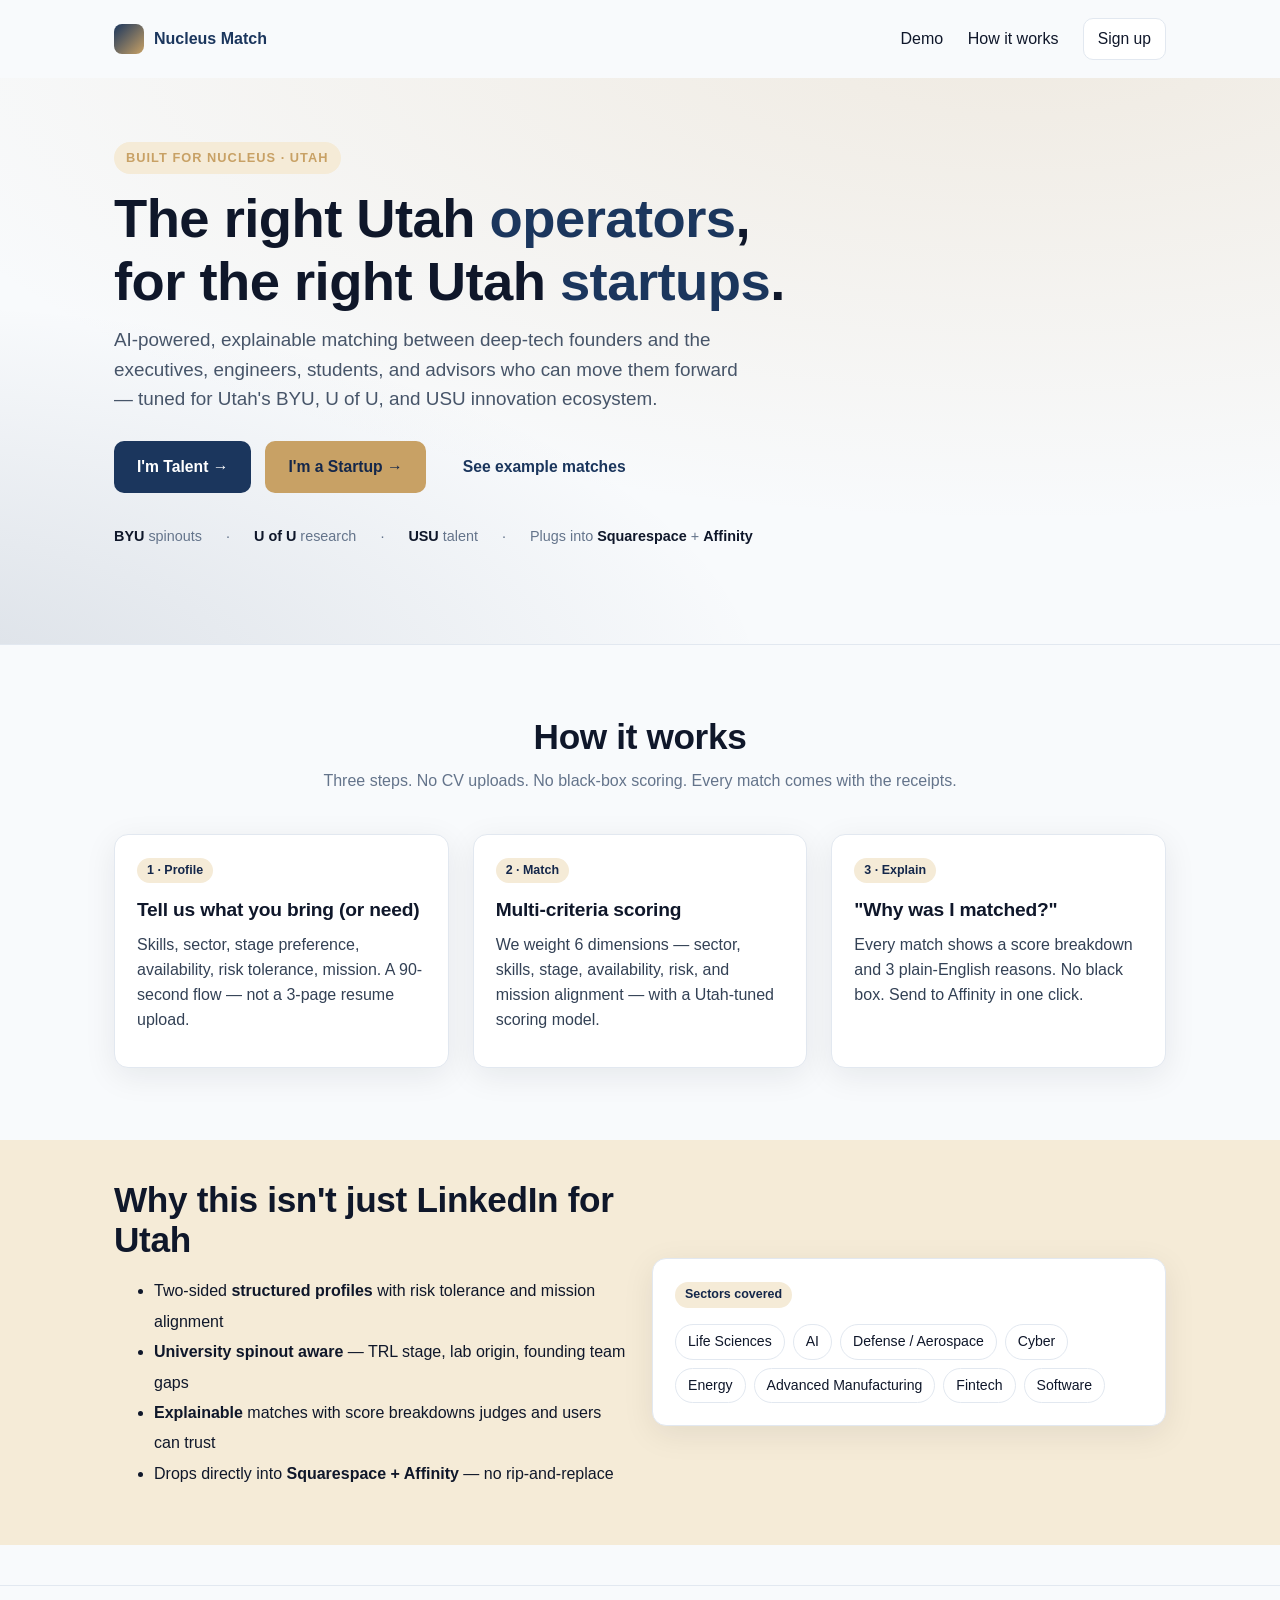
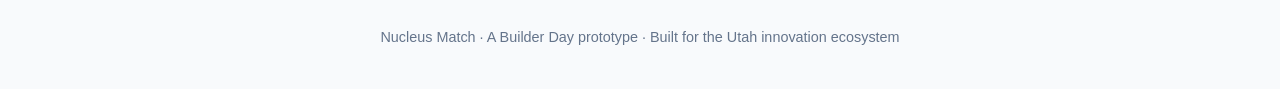
==== index.html @ dd808aef "Scaffold Nucleus Match — Utah Innovation Connections Hub - Plan, README, and 3-deliverable structure" ====
<!doctype html>
<html lang="en">
<head>
  <meta charset="utf-8" />
  <meta name="viewport" content="width=device-width, initial-scale=1" />
  <title>Nucleus Match — Utah Innovation Connections Hub</title>
  <meta name="description" content="AI-powered matching between Utah deep-tech startups and the operators, executives, and students who can build them." />
  <link rel="stylesheet" href="styles.css" />
</head>
<body>
  <header>
    <nav class="nav">
      <a class="brand" href="index.html">
        <span class="brand-mark"></span>
        <span>Nucleus Match</span>
      </a>
      <div class="nav-links">
        <a href="demo.html">Demo</a>
        <a href="#how">How it works</a>
        <a class="btn btn-secondary" href="talent.html" style="padding:8px 14px;">Sign up</a>
      </div>
    </nav>
  </header>

  <section class="hero">
    <div class="container">
      <span class="eyebrow">Built for Nucleus · Utah</span>
      <h1>The right Utah <strong>operators</strong>,<br />for the right Utah <strong>startups</strong>.</h1>
      <p class="lead">
        AI-powered, explainable matching between deep-tech founders and the executives, engineers,
        students, and advisors who can move them forward — tuned for Utah's BYU, U of U, and USU
        innovation ecosystem.
      </p>
      <div class="hero-cta">
        <a class="btn btn-primary" href="talent.html">I'm Talent →</a>
        <a class="btn btn-accent" href="startup.html">I'm a Startup →</a>
        <a class="btn btn-ghost" href="demo.html">See example matches</a>
      </div>
      <div class="trust mt-4">
        <span><strong>BYU</strong> spinouts</span>
        <span>·</span>
        <span><strong>U of U</strong> research</span>
        <span>·</span>
        <span><strong>USU</strong> talent</span>
        <span>·</span>
        <span>Plugs into <strong>Squarespace</strong> + <strong>Affinity</strong></span>
      </div>
    </div>
  </section>

  <section class="section" id="how">
    <div class="container">
      <h2 class="center">How it works</h2>
      <p class="center muted" style="max-width:640px;margin:0 auto 40px;">
        Three steps. No CV uploads. No black-box scoring. Every match comes with the receipts.
      </p>
      <div class="grid grid-3">
        <div class="card">
          <div class="tag">1 · Profile</div>
          <h3 class="mt-2">Tell us what you bring (or need)</h3>
          <p>Skills, sector, stage preference, availability, risk tolerance, mission.
             A 90-second flow — not a 3-page resume upload.</p>
        </div>
        <div class="card">
          <div class="tag">2 · Match</div>
          <h3 class="mt-2">Multi-criteria scoring</h3>
          <p>We weight 6 dimensions — sector, skills, stage, availability, risk, and mission alignment —
             with a Utah-tuned scoring model.</p>
        </div>
        <div class="card">
          <div class="tag">3 · Explain</div>
          <h3 class="mt-2">"Why was I matched?"</h3>
          <p>Every match shows a score breakdown and 3 plain-English reasons. No black box.
             Send to Affinity in one click.</p>
        </div>
      </div>
    </div>
  </section>

  <section class="section-sm" style="background: var(--sandstone-100);">
    <div class="container">
      <div class="grid grid-2" style="align-items:center;">
        <div>
          <h2>Why this isn't just LinkedIn for Utah</h2>
          <ul style="line-height:1.9;">
            <li>Two-sided <strong>structured profiles</strong> with risk tolerance and mission alignment</li>
            <li><strong>University spinout aware</strong> — TRL stage, lab origin, founding team gaps</li>
            <li><strong>Explainable</strong> matches with score breakdowns judges and users can trust</li>
            <li>Drops directly into <strong>Squarespace + Affinity</strong> — no rip-and-replace</li>
          </ul>
        </div>
        <div class="card">
          <div class="tag">Sectors covered</div>
          <div class="chips mt-2">
            <span class="chip">Life Sciences</span>
            <span class="chip">AI</span>
            <span class="chip">Defense / Aerospace</span>
            <span class="chip">Cyber</span>
            <span class="chip">Energy</span>
            <span class="chip">Advanced Manufacturing</span>
            <span class="chip">Fintech</span>
            <span class="chip">Software</span>
          </div>
        </div>
      </div>
    </div>
  </section>

  <footer class="footer">
    <div class="container">
      Nucleus Match · A Builder Day prototype · Built for the Utah innovation ecosystem
    </div>
  </footer>
</body>
</html>
---- styles.css ----
/* Nucleus Match — Utah palette + design system */
:root {
  --navy: #1B365D;        /* mountain navy */
  --navy-700: #14274A;
  --sandstone: #C8A165;   /* desert sandstone */
  --sandstone-100: #F5EBD7;
  --red: #CC0000;         /* U of U accent */
  --snow: #F8FAFC;
  --ink: #0F172A;
  --muted: #64748B;
  --line: #E2E8F0;
  --good: #16A34A;
  --warn: #F59E0B;
  --shadow: 0 8px 32px rgba(15, 23, 42, 0.08);
  --shadow-lg: 0 24px 60px rgba(15, 23, 42, 0.12);
  --radius: 14px;
}

* { box-sizing: border-box; }
html, body { margin: 0; padding: 0; }
body {
  font-family: -apple-system, BlinkMacSystemFont, "Inter", "Segoe UI", Roboto, sans-serif;
  color: var(--ink);
  background: var(--snow);
  line-height: 1.55;
  -webkit-font-smoothing: antialiased;
}

a { color: var(--navy); text-decoration: none; }
a:hover { text-decoration: underline; }

h1, h2, h3 { font-weight: 700; letter-spacing: -0.01em; line-height: 1.15; margin: 0 0 12px; }
h1 { font-size: clamp(2rem, 4.5vw, 3.4rem); }
h2 { font-size: clamp(1.5rem, 2.8vw, 2.2rem); }
h3 { font-size: 1.2rem; }
p  { margin: 0 0 12px; color: #334155; }
.muted { color: var(--muted); }

/* Layout */
.container { max-width: 1100px; margin: 0 auto; padding: 0 24px; }
.section   { padding: 72px 0; }
.section-sm{ padding: 40px 0; }
.grid      { display: grid; gap: 24px; }
.grid-2    { grid-template-columns: repeat(auto-fit, minmax(280px, 1fr)); }
.grid-3    { grid-template-columns: repeat(auto-fit, minmax(260px, 1fr)); }

/* Nav */
.nav {
  display: flex; align-items: center; justify-content: space-between;
  padding: 18px 24px; max-width: 1100px; margin: 0 auto;
}
.brand { display: flex; align-items: center; gap: 10px; font-weight: 700; color: var(--navy); }
.brand-mark {
  width: 30px; height: 30px; border-radius: 8px;
  background: linear-gradient(135deg, var(--navy) 0%, var(--sandstone) 100%);
}
.nav-links a { margin-left: 20px; color: var(--ink); font-weight: 500; }

/* Hero */
.hero {
  background:
    radial-gradient(1200px 500px at 80% -10%, rgba(200,161,101,.18), transparent),
    radial-gradient(900px 400px at -10% 110%, rgba(27,54,93,.14), transparent),
    var(--snow);
  padding: 64px 0 96px;
  border-bottom: 1px solid var(--line);
}
.hero h1 strong { color: var(--navy); }
.hero .eyebrow {
  display: inline-block; font-size: 0.8rem; font-weight: 600; letter-spacing: 0.08em;
  text-transform: uppercase; color: var(--sandstone);
  background: var(--sandstone-100); padding: 6px 12px; border-radius: 999px; margin-bottom: 14px;
}
.hero p.lead { font-size: 1.18rem; color: #475569; max-width: 640px; }
.hero-cta { display: flex; gap: 14px; margin-top: 28px; flex-wrap: wrap; }

/* Buttons */
.btn {
  display: inline-flex; align-items: center; gap: 8px;
  padding: 13px 22px; border-radius: 10px; font-weight: 600; font-size: 0.98rem;
  border: 1px solid transparent; cursor: pointer; transition: transform .12s, box-shadow .12s;
}
.btn:hover { transform: translateY(-1px); box-shadow: var(--shadow); text-decoration: none; }
.btn-primary { background: var(--navy); color: white; }
.btn-primary:hover { background: var(--navy-700); color: white; }
.btn-secondary { background: white; color: var(--navy); border-color: var(--line); }
.btn-accent { background: var(--sandstone); color: var(--navy-700); }
.btn-ghost { background: transparent; color: var(--navy); }
.btn-block { width: 100%; justify-content: center; }

/* Cards */
.card {
  background: white; border: 1px solid var(--line); border-radius: var(--radius);
  padding: 22px; box-shadow: var(--shadow);
}
.card-clickable { cursor: pointer; transition: transform .12s, box-shadow .12s; }
.card-clickable:hover { transform: translateY(-2px); box-shadow: var(--shadow-lg); }

/* Trust strip */
.trust { display: flex; gap: 24px; align-items: center; flex-wrap: wrap; color: var(--muted); font-size: 0.9rem; }
.trust strong { color: var(--ink); }

/* Forms */
.form { max-width: 560px; margin: 0 auto; }
.form .field { margin-bottom: 18px; }
.form label { display: block; font-weight: 600; margin-bottom: 6px; font-size: 0.94rem; }
.form input[type=text], .form input[type=email], .form select, .form textarea {
  width: 100%; padding: 12px 14px; border: 1px solid var(--line);
  border-radius: 10px; font-size: 1rem; background: white; font-family: inherit;
}
.form input:focus, .form select:focus, .form textarea:focus {
  outline: none; border-color: var(--navy); box-shadow: 0 0 0 3px rgba(27,54,93,.12);
}
.form .help { font-size: 0.85rem; color: var(--muted); margin-top: 4px; }

.chips { display: flex; flex-wrap: wrap; gap: 8px; }
.chip {
  display: inline-flex; align-items: center; padding: 6px 12px; border-radius: 999px;
  background: white; border: 1px solid var(--line); font-size: 0.88rem; cursor: pointer;
  user-select: none;
}
.chip.active { background: var(--navy); color: white; border-color: var(--navy); }

.steps { display: flex; gap: 8px; margin-bottom: 24px; }
.step { flex: 1; height: 6px; border-radius: 999px; background: var(--line); }
.step.active { background: var(--navy); }

/* Match cards */
.match-card { display: grid; grid-template-columns: 56px 1fr auto; gap: 16px; align-items: start; }
.avatar {
  width: 56px; height: 56px; border-radius: 14px;
  background: linear-gradient(135deg, var(--navy), var(--sandstone));
  color: white; display: flex; align-items: center; justify-content: center;
  font-weight: 700; font-size: 1.1rem;
}
.score-pill {
  display: inline-flex; align-items: center; padding: 8px 14px; border-radius: 999px;
  background: var(--sandstone-100); color: var(--navy-700); font-weight: 700;
}
.breakdown { display: grid; gap: 6px; margin-top: 14px; }
.bar-row { display: grid; grid-template-columns: 130px 1fr 36px; gap: 10px; align-items: center; font-size: 0.86rem; }
.bar { height: 8px; background: var(--line); border-radius: 999px; overflow: hidden; }
.bar > span { display: block; height: 100%; background: linear-gradient(90deg, var(--navy), var(--sandstone)); }
.why { margin-top: 14px; padding: 14px; background: var(--sandstone-100); border-radius: 10px; }
.why ul { margin: 0; padding-left: 20px; }
.why li { margin-bottom: 4px; }

/* Toast */
.toast {
  position: fixed; bottom: 24px; left: 50%; transform: translateX(-50%);
  background: var(--ink); color: white; padding: 12px 20px; border-radius: 10px;
  box-shadow: var(--shadow-lg); opacity: 0; transition: opacity .2s;
  z-index: 50;
}
.toast.show { opacity: 1; }

/* Footer */
.footer {
  padding: 40px 0; border-top: 1px solid var(--line); margin-top: 40px;
  color: var(--muted); font-size: 0.9rem; text-align: center;
}

/* Utilities */
.center { text-align: center; }
.mt-0 { margin-top: 0; } .mt-1 { margin-top: 8px; } .mt-2 { margin-top: 16px; }
.mt-3 { margin-top: 24px; } .mt-4 { margin-top: 32px; }
.mb-0 { margin-bottom: 0; }
.flex { display: flex; gap: 12px; align-items: center; }
.between { justify-content: space-between; }
.tag {
  display: inline-block; padding: 3px 10px; border-radius: 999px;
  background: var(--sandstone-100); color: var(--navy-700); font-size: 0.78rem; font-weight: 600;
}
.divider { height: 1px; background: var(--line); margin: 24px 0; }
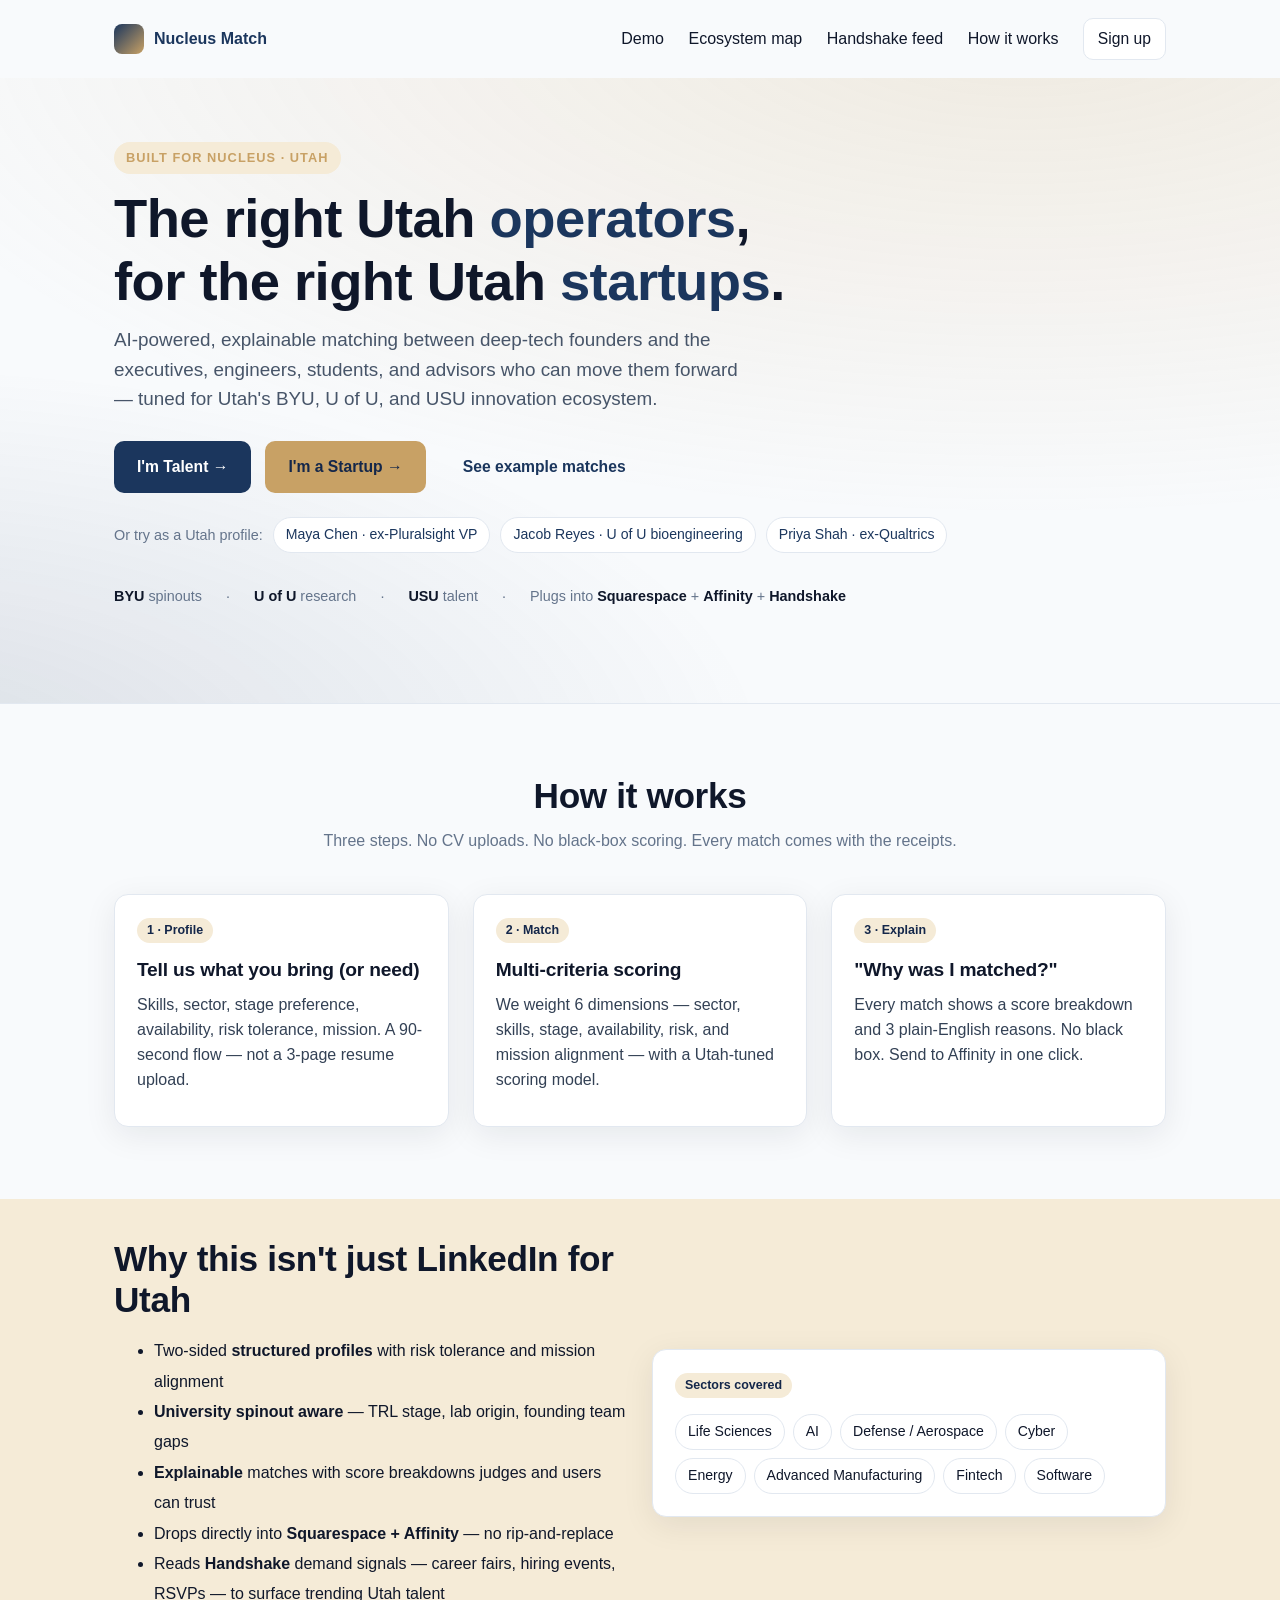
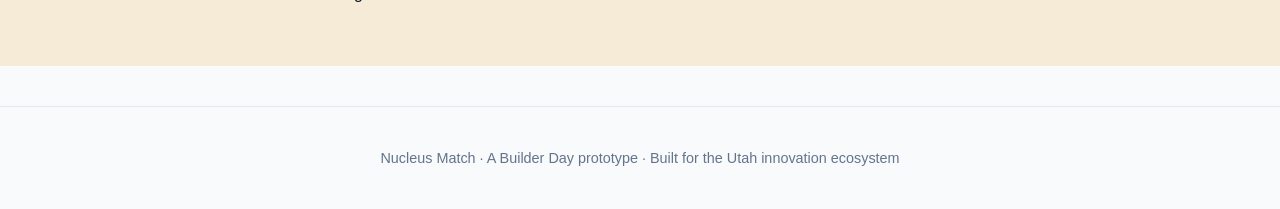
==== commit 886f3da9: "feat: Handshake demand signal + AI Profile Builder + core/ refactor Three big additions to Nucleus M" ====
--- a/index.html
+++ b/index.html
@@ -16,6 +16,8 @@
       </a>
       <div class="nav-links">
         <a href="demo.html">Demo</a>
+        <a href="ecosystem.html">Ecosystem map</a>
+        <a href="handshake.html">Handshake feed</a>
         <a href="#how">How it works</a>
         <a class="btn btn-secondary" href="talent.html" style="padding:8px 14px;">Sign up</a>
       </div>
@@ -36,6 +38,12 @@
         <a class="btn btn-accent" href="startup.html">I'm a Startup →</a>
         <a class="btn btn-ghost" href="demo.html">See example matches</a>
       </div>
+      <div class="trust mt-3" style="gap:10px;flex-wrap:wrap;">
+        <span class="muted">Or try as a Utah profile:</span>
+        <a class="chip" href="match.html?demo=t-001">Maya Chen · ex-Pluralsight VP</a>
+        <a class="chip" href="match.html?demo=t-002">Jacob Reyes · U of U bioengineering</a>
+        <a class="chip" href="match.html?demo=t-003">Priya Shah · ex-Qualtrics</a>
+      </div>
       <div class="trust mt-4">
         <span><strong>BYU</strong> spinouts</span>
         <span>·</span>
@@ -43,7 +51,7 @@
         <span>·</span>
         <span><strong>USU</strong> talent</span>
         <span>·</span>
-        <span>Plugs into <strong>Squarespace</strong> + <strong>Affinity</strong></span>
+        <span>Plugs into <strong>Squarespace</strong> + <strong>Affinity</strong> + <strong>Handshake</strong></span>
       </div>
     </div>
   </section>
@@ -87,6 +95,7 @@
             <li><strong>University spinout aware</strong> — TRL stage, lab origin, founding team gaps</li>
             <li><strong>Explainable</strong> matches with score breakdowns judges and users can trust</li>
             <li>Drops directly into <strong>Squarespace + Affinity</strong> — no rip-and-replace</li>
+            <li>Reads <strong>Handshake</strong> demand signals — career fairs, hiring events, RSVPs — to surface trending Utah talent</li>
           </ul>
         </div>
         <div class="card">
--- a/styles.css
+++ b/styles.css
@@ -145,6 +145,24 @@
 .why ul { margin: 0; padding-left: 20px; }
 .why li { margin-bottom: 4px; }
 
+/* Rare-bond ribbon — the "what only these two share" signal */
+.bond-ribbon {
+  display: flex; align-items: center; gap: 12px;
+  margin: -22px -22px 16px;
+  padding: 10px 22px;
+  background: linear-gradient(90deg, var(--sandstone-100) 0%, #FFF6E5 60%, white 100%);
+  border-bottom: 1px solid var(--sandstone);
+  border-top-left-radius: var(--radius); border-top-right-radius: var(--radius);
+}
+.bond-kicker {
+  display: inline-block; font-size: 0.7rem; font-weight: 700;
+  letter-spacing: .08em; text-transform: uppercase;
+  color: var(--navy-700);
+  background: var(--sandstone); padding: 4px 10px; border-radius: 999px;
+  flex-shrink: 0;
+}
+.bond-body { color: var(--ink); font-size: 0.94rem; font-weight: 500; line-height: 1.4; }
+
 /* Toast */
 .toast {
   position: fixed; bottom: 24px; left: 50%; transform: translateX(-50%);
@@ -171,4 +189,140 @@
   display: inline-block; padding: 3px 10px; border-radius: 999px;
   background: var(--sandstone-100); color: var(--navy-700); font-size: 0.78rem; font-weight: 600;
 }
+.trend-pill {
+  display: inline-flex; align-items: center; gap: 4px;
+  padding: 3px 10px; border-radius: 999px;
+  background: #DCFCE7; color: #166534;
+  font-size: 0.78rem; font-weight: 700; letter-spacing: 0.02em;
+  border: 1px solid #BBF7D0;
+}
 .divider { height: 1px; background: var(--line); margin: 24px 0; }
+
+/* AI Profile Builder ------------------------------------------------- */
+.ai-panel {
+  background: linear-gradient(135deg, #F5EBD7 0%, #FFFFFF 60%, #EAF1FB 100%);
+  border: 1px solid var(--line); border-radius: var(--radius);
+  padding: 22px; box-shadow: var(--shadow);
+  position: relative; overflow: hidden;
+}
+.ai-panel::before {
+  content: ""; position: absolute; inset: 0;
+  background: radial-gradient(600px 200px at 110% -20%, rgba(27,54,93,.08), transparent);
+  pointer-events: none;
+}
+.ai-header {
+  display: flex; align-items: center; gap: 14px; margin-bottom: 14px;
+  position: relative;
+}
+.ai-header strong { font-size: 1.05rem; color: var(--ink); }
+.ai-sub { font-size: 0.86rem; color: var(--muted); }
+.ai-spark {
+  width: 38px; height: 38px; border-radius: 12px;
+  background: linear-gradient(135deg, var(--navy), var(--sandstone));
+  display: flex; align-items: center; justify-content: center;
+  color: white; font-size: 1.2rem; flex: 0 0 auto;
+  box-shadow: 0 6px 18px rgba(27,54,93,.25);
+}
+.ai-badge {
+  margin-left: auto; padding: 5px 12px; border-radius: 999px;
+  background: rgba(27,54,93,.08); color: var(--navy);
+  font-size: 0.72rem; font-weight: 700; letter-spacing: 0.05em;
+  cursor: pointer; user-select: none;
+  display: inline-flex; align-items: center; gap: 6px;
+  transition: background .15s, color .15s, transform .12s;
+}
+.ai-badge:hover { transform: translateY(-1px); background: rgba(27,54,93,.14); }
+.ai-badge-dot {
+  width: 7px; height: 7px; border-radius: 50%;
+  background: var(--muted);
+  box-shadow: 0 0 0 0 transparent;
+}
+.ai-badge-live {
+  background: #DCFCE7; color: #166534;
+}
+.ai-badge-live:hover { background: #BBF7D0; }
+.ai-badge-live .ai-badge-dot {
+  background: #16A34A;
+  box-shadow: 0 0 0 4px rgba(22,163,74,.18);
+  animation: ai-pulse-dot 1.6s ease-in-out infinite;
+}
+@keyframes ai-pulse-dot {
+  0%, 100% { box-shadow: 0 0 0 4px rgba(22,163,74,.18); }
+  50%      { box-shadow: 0 0 0 7px rgba(22,163,74,.05); }
+}
+
+.ai-keybox {
+  margin-top: 12px; padding: 12px 14px;
+  background: white; border: 1px solid var(--line); border-radius: 10px;
+  position: relative;
+  animation: ai-slidein .2s ease-out;
+}
+.ai-keybox label { display: block; font-weight: 600; margin-bottom: 6px; font-size: 0.92rem; }
+.ai-keybox .help { font-size: 0.82rem; color: var(--muted); margin-top: 6px; }
+.ai-keyrow { display: flex; gap: 8px; align-items: center; }
+.ai-keyrow input {
+  flex: 1; padding: 10px 12px; border: 1px solid var(--line);
+  border-radius: 10px; font-size: 0.95rem; font-family: ui-monospace, monospace;
+}
+.ai-keyrow input:focus {
+  outline: none; border-color: var(--navy); box-shadow: 0 0 0 3px rgba(27,54,93,.12);
+}
+.ai-grid {
+  display: grid; gap: 12px; position: relative;
+}
+.ai-grid .field { margin-bottom: 0; }
+.ai-grid input, .ai-grid textarea {
+  background: white;
+}
+.ai-actions {
+  display: flex; gap: 10px; align-items: center; flex-wrap: wrap;
+  margin-top: 14px; position: relative;
+}
+.ai-actions .ai-sample {
+  font-size: 0.82rem; padding: 5px 10px;
+}
+.ai-actions .ai-sample:hover { background: var(--navy); color: white; border-color: var(--navy); }
+.ai-loading {
+  position: relative; pointer-events: none;
+  background: linear-gradient(90deg, var(--navy), var(--sandstone), var(--navy));
+  background-size: 200% 100%;
+  animation: ai-shimmer 1.2s linear infinite;
+}
+@keyframes ai-shimmer {
+  0%   { background-position: 0% 50%; }
+  100% { background-position: 200% 50%; }
+}
+.ai-result {
+  margin-top: 14px; padding: 10px 14px; border-radius: 10px;
+  background: #DCFCE7; color: #166534; border: 1px solid #BBF7D0;
+  display: flex; align-items: center; gap: 10px; font-size: 0.92rem;
+  animation: ai-slidein .25s ease-out;
+}
+.ai-result .ai-check {
+  width: 22px; height: 22px; border-radius: 50%;
+  background: #16A34A; color: white; display: inline-flex;
+  align-items: center; justify-content: center; font-size: 0.78rem; font-weight: 700;
+  flex: 0 0 auto;
+}
+.ai-result .muted { color: #166534; opacity: .75; font-style: italic; }
+@keyframes ai-slidein {
+  from { opacity: 0; transform: translateY(-4px); }
+  to   { opacity: 1; transform: translateY(0); }
+}
+
+/* Highlight fields the AI just filled. */
+.ai-filled {
+  animation: ai-highlight 1.6s ease-out;
+}
+@keyframes ai-highlight {
+  0%   { background: #FEF3C7; box-shadow: 0 0 0 3px rgba(245,158,11,.25); }
+  100% { background: white;   box-shadow: 0 0 0 0 transparent; }
+}
+.chip.ai-pulse {
+  animation: ai-pulse 1.4s ease-out;
+}
+@keyframes ai-pulse {
+  0%   { transform: scale(1); }
+  30%  { transform: scale(1.10); box-shadow: 0 0 0 4px rgba(27,54,93,.18); }
+  100% { transform: scale(1); }
+}
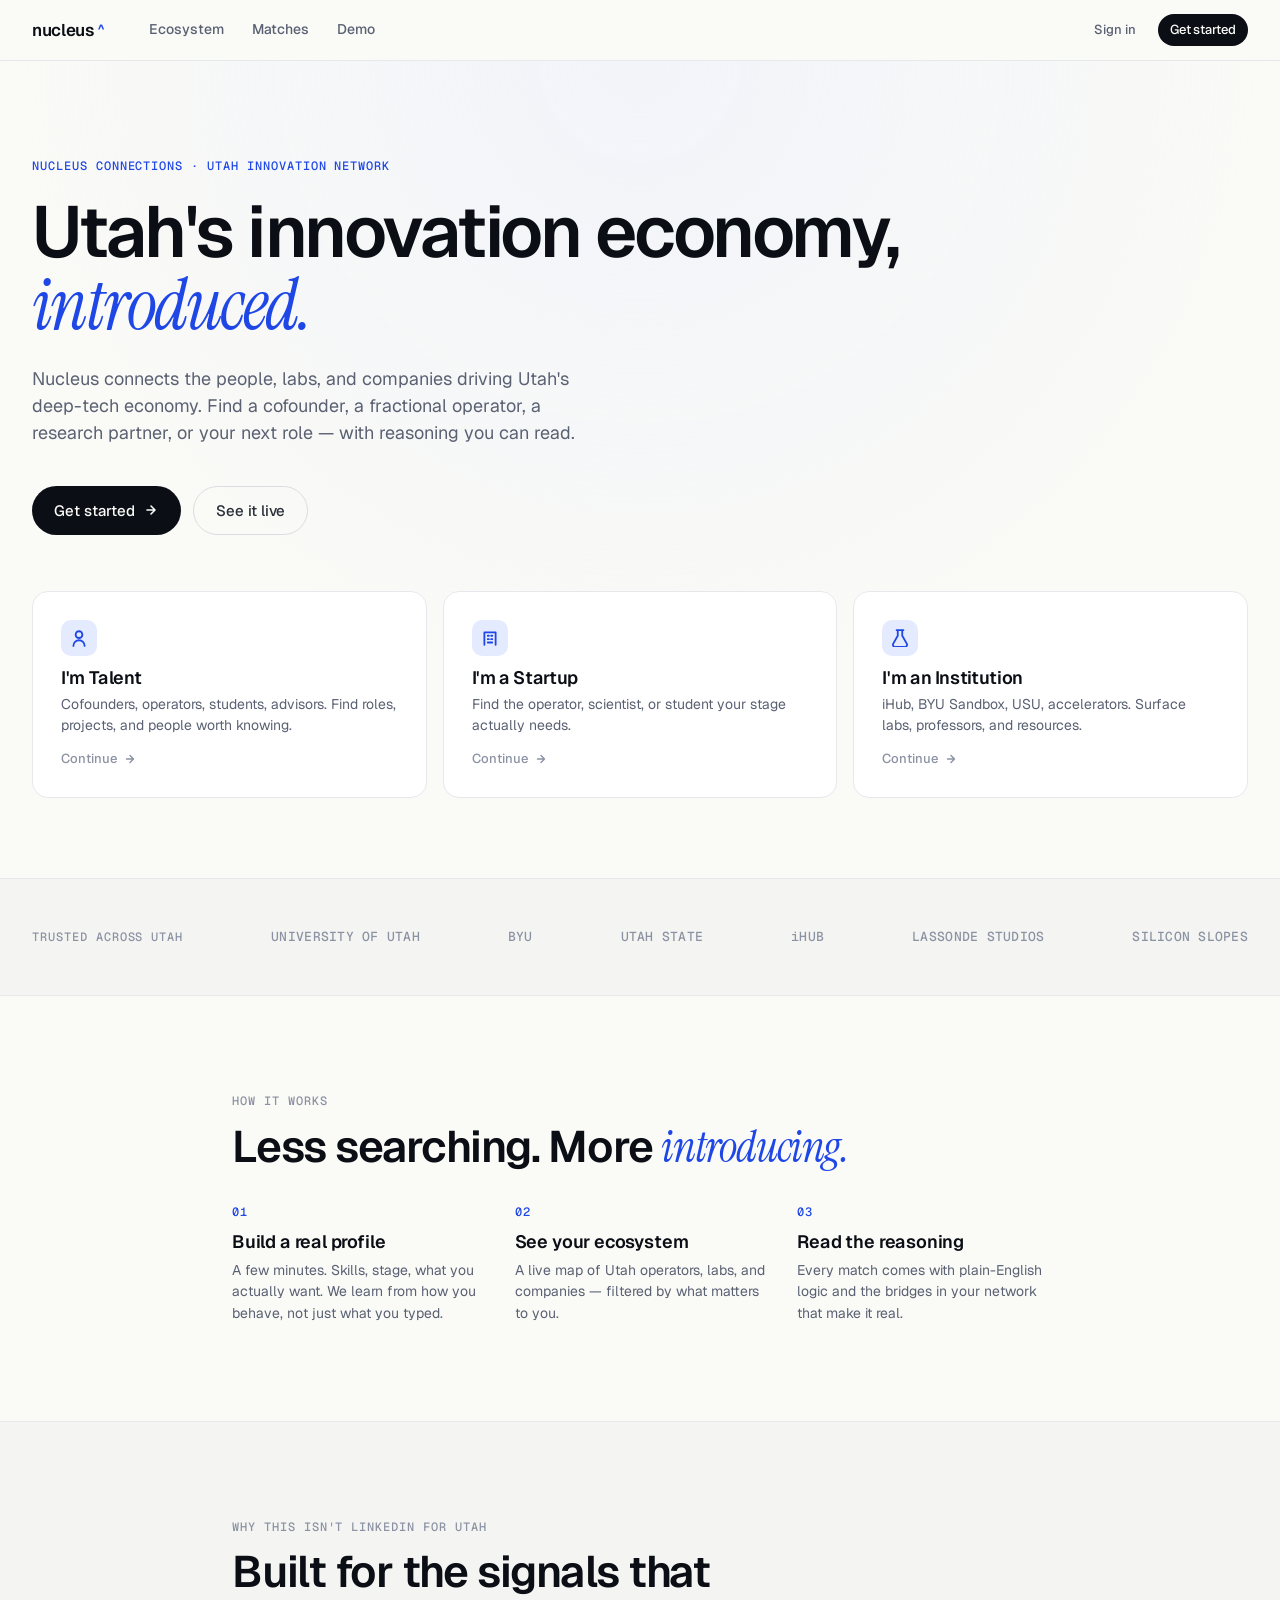
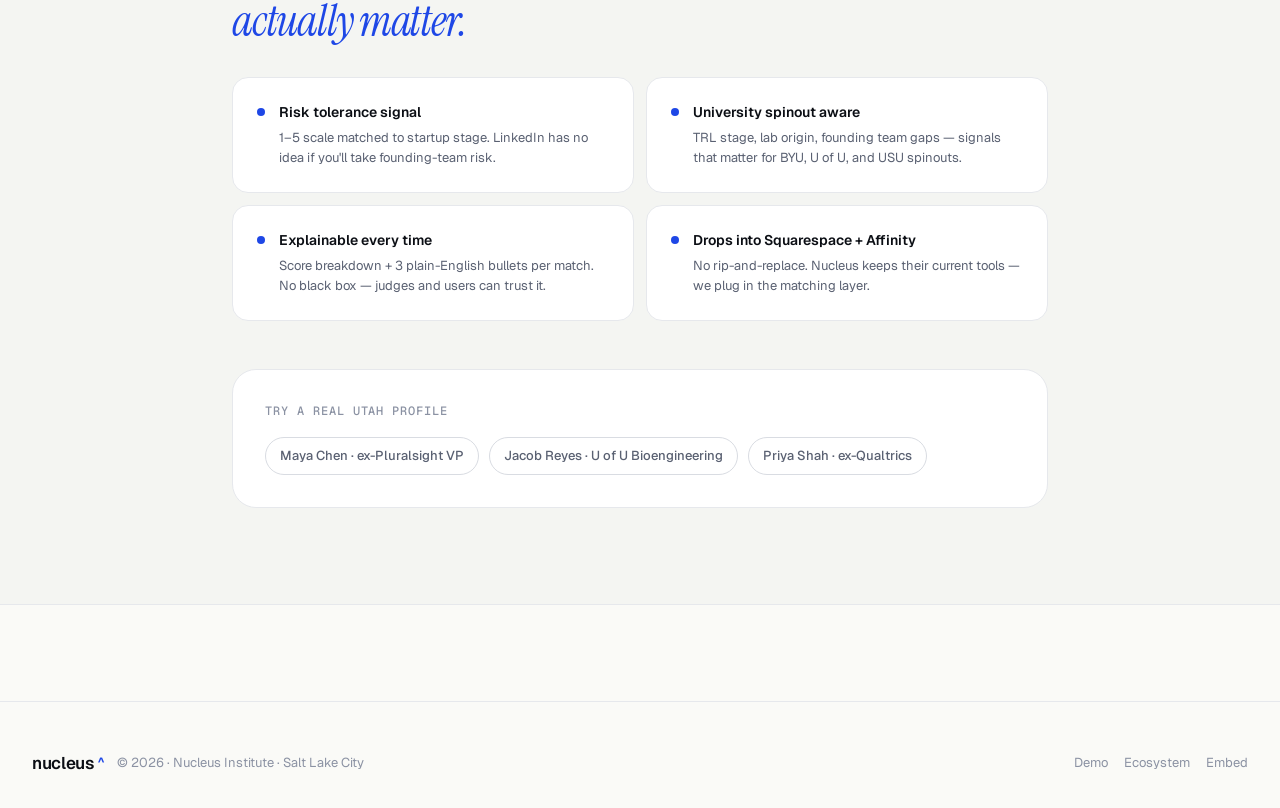
==== commit 0bb93f8f: "feat: implement premium Claude Design visual system across all pages - Replace Utah navy/sandstone p" ====
--- a/index.html
+++ b/index.html
@@ -3,122 +3,186 @@
 <head>
   <meta charset="utf-8" />
   <meta name="viewport" content="width=device-width, initial-scale=1" />
-  <title>Nucleus Match — Utah Innovation Connections Hub</title>
+  <title>Nucleus Connections · Utah Innovation Network</title>
   <meta name="description" content="AI-powered matching between Utah deep-tech startups and the operators, executives, and students who can build them." />
   <link rel="stylesheet" href="styles.css" />
 </head>
 <body>
-  <header>
-    <nav class="nav">
-      <a class="brand" href="index.html">
-        <span class="brand-mark"></span>
-        <span>Nucleus Match</span>
-      </a>
-      <div class="nav-links">
-        <a href="demo.html">Demo</a>
-        <a href="ecosystem.html">Ecosystem map</a>
-        <a href="handshake.html">Handshake feed</a>
-        <a href="#how">How it works</a>
-        <a class="btn btn-secondary" href="talent.html" style="padding:8px 14px;">Sign up</a>
+  <nav class="nav">
+    <div class="container nav-inner">
+      <div class="nav-left">
+        <a href="index.html" class="brand">nucleus<span class="brand-mark">^</span></a>
+        <div class="nav-links">
+          <a href="ecosystem.html" class="nav-link">Ecosystem</a>
+          <a href="match.html" class="nav-link">Matches</a>
+          <a href="demo.html" class="nav-link">Demo</a>
+        </div>
       </div>
-    </nav>
-  </header>
-
-  <section class="hero">
-    <div class="container">
-      <span class="eyebrow">Built for Nucleus · Utah</span>
-      <h1>The right Utah <strong>operators</strong>,<br />for the right Utah <strong>startups</strong>.</h1>
-      <p class="lead">
-        AI-powered, explainable matching between deep-tech founders and the executives, engineers,
-        students, and advisors who can move them forward — tuned for Utah's BYU, U of U, and USU
-        innovation ecosystem.
-      </p>
-      <div class="hero-cta">
-        <a class="btn btn-primary" href="talent.html">I'm Talent →</a>
-        <a class="btn btn-accent" href="startup.html">I'm a Startup →</a>
-        <a class="btn btn-ghost" href="demo.html">See example matches</a>
-      </div>
-      <div class="trust mt-3" style="gap:10px;flex-wrap:wrap;">
-        <span class="muted">Or try as a Utah profile:</span>
-        <a class="chip" href="match.html?demo=t-001">Maya Chen · ex-Pluralsight VP</a>
-        <a class="chip" href="match.html?demo=t-002">Jacob Reyes · U of U bioengineering</a>
-        <a class="chip" href="match.html?demo=t-003">Priya Shah · ex-Qualtrics</a>
-      </div>
-      <div class="trust mt-4">
-        <span><strong>BYU</strong> spinouts</span>
-        <span>·</span>
-        <span><strong>U of U</strong> research</span>
-        <span>·</span>
-        <span><strong>USU</strong> talent</span>
-        <span>·</span>
-        <span>Plugs into <strong>Squarespace</strong> + <strong>Affinity</strong> + <strong>Handshake</strong></span>
+      <div class="nav-right">
+        <a href="talent.html" class="btn btn-quiet btn-sm">Sign in</a>
+        <a href="talent.html" class="btn btn-primary btn-sm">Get started</a>
       </div>
     </div>
-  </section>
+  </nav>
 
-  <section class="section" id="how">
-    <div class="container">
-      <h2 class="center">How it works</h2>
-      <p class="center muted" style="max-width:640px;margin:0 auto 40px;">
-        Three steps. No CV uploads. No black-box scoring. Every match comes with the receipts.
-      </p>
-      <div class="grid grid-3">
-        <div class="card">
-          <div class="tag">1 · Profile</div>
-          <h3 class="mt-2">Tell us what you bring (or need)</h3>
-          <p>Skills, sector, stage preference, availability, risk tolerance, mission.
-             A 90-second flow — not a 3-page resume upload.</p>
+  <div class="page">
+    <div class="hero">
+      <div class="hero-grain"></div>
+      <div class="container" style="position:relative;">
+        <div class="eyebrow eyebrow-blue fade-up">Nucleus Connections · Utah Innovation Network</div>
+        <h1 class="fade-up delay-1" style="margin-top:20px; max-width:980px;">
+          Utah's innovation economy,<br/>
+          <span class="serif-i" style="color:#1E47E6;">introduced.</span>
+        </h1>
+        <p class="hero-sub fade-up delay-2">
+          Nucleus connects the people, labs, and companies driving Utah's deep-tech economy.
+          Find a cofounder, a fractional operator, a research partner, or your next role —
+          with reasoning you can read.
+        </p>
+        <div class="hero-cta fade-up delay-3">
+          <a href="talent.html" class="btn btn-primary btn-lg">
+            Get started
+            <svg width="16" height="16" viewBox="0 0 16 16" fill="none" stroke="currentColor" stroke-width="1.6" stroke-linecap="round" stroke-linejoin="round"><path d="M4 8h8M8 4l4 4-4 4"/></svg>
+          </a>
+          <a href="ecosystem.html" class="btn btn-ghost btn-lg">See it live</a>
         </div>
-        <div class="card">
-          <div class="tag">2 · Match</div>
-          <h3 class="mt-2">Multi-criteria scoring</h3>
-          <p>We weight 6 dimensions — sector, skills, stage, availability, risk, and mission alignment —
-             with a Utah-tuned scoring model.</p>
-        </div>
-        <div class="card">
-          <div class="tag">3 · Explain</div>
-          <h3 class="mt-2">"Why was I matched?"</h3>
-          <p>Every match shows a score breakdown and 3 plain-English reasons. No black box.
-             Send to Affinity in one click.</p>
+
+        <div class="persona-grid">
+          <a href="talent.html" class="persona-card fade-up delay-4">
+            <div class="persona-icon">
+              <svg width="18" height="18" viewBox="0 0 16 16" fill="none" stroke="currentColor" stroke-width="1.6" stroke-linecap="round" stroke-linejoin="round"><path d="M8 8a3 3 0 1 0 0-6 3 3 0 0 0 0 6Zm-5 7a5 5 0 0 1 10 0"/></svg>
+            </div>
+            <div>
+              <h3 style="font-size:18px; margin-bottom:6px;">I'm Talent</h3>
+              <p class="muted" style="font-size:14px;">Cofounders, operators, students, advisors. Find roles, projects, and people worth knowing.</p>
+            </div>
+            <div class="persona-arrow">Continue <svg width="14" height="14" viewBox="0 0 16 16" fill="none" stroke="currentColor" stroke-width="1.6" stroke-linecap="round" stroke-linejoin="round"><path d="M4 8h8M8 4l4 4-4 4"/></svg></div>
+          </a>
+
+          <a href="startup.html" class="persona-card fade-up delay-5">
+            <div class="persona-icon">
+              <svg width="18" height="18" viewBox="0 0 16 16" fill="none" stroke="currentColor" stroke-width="1.6" stroke-linecap="round" stroke-linejoin="round"><path d="M3 14V3h10v11M6 6h1M9 6h1M6 9h1M9 9h1M6 12h4"/></svg>
+            </div>
+            <div>
+              <h3 style="font-size:18px; margin-bottom:6px;">I'm a Startup</h3>
+              <p class="muted" style="font-size:14px;">Find the operator, scientist, or student your stage actually needs.</p>
+            </div>
+            <div class="persona-arrow">Continue <svg width="14" height="14" viewBox="0 0 16 16" fill="none" stroke="currentColor" stroke-width="1.6" stroke-linecap="round" stroke-linejoin="round"><path d="M4 8h8M8 4l4 4-4 4"/></svg></div>
+          </a>
+
+          <a href="ecosystem.html" class="persona-card fade-up delay-6">
+            <div class="persona-icon">
+              <svg width="18" height="18" viewBox="0 0 16 16" fill="none" stroke="currentColor" stroke-width="1.6" stroke-linecap="round" stroke-linejoin="round"><path d="M6 1v5L2 13a2 2 0 0 0 2 3h8a2 2 0 0 0 2-3l-4-7V1M5 1h6"/></svg>
+            </div>
+            <div>
+              <h3 style="font-size:18px; margin-bottom:6px;">I'm an Institution</h3>
+              <p class="muted" style="font-size:14px;">iHub, BYU Sandbox, USU, accelerators. Surface labs, professors, and resources.</p>
+            </div>
+            <div class="persona-arrow">Continue <svg width="14" height="14" viewBox="0 0 16 16" fill="none" stroke="currentColor" stroke-width="1.6" stroke-linecap="round" stroke-linejoin="round"><path d="M4 8h8M8 4l4 4-4 4"/></svg></div>
+          </a>
         </div>
       </div>
     </div>
-  </section>
 
-  <section class="section-sm" style="background: var(--sandstone-100);">
-    <div class="container">
-      <div class="grid grid-2" style="align-items:center;">
-        <div>
-          <h2>Why this isn't just LinkedIn for Utah</h2>
-          <ul style="line-height:1.9;">
-            <li>Two-sided <strong>structured profiles</strong> with risk tolerance and mission alignment</li>
-            <li><strong>University spinout aware</strong> — TRL stage, lab origin, founding team gaps</li>
-            <li><strong>Explainable</strong> matches with score breakdowns judges and users can trust</li>
-            <li>Drops directly into <strong>Squarespace + Affinity</strong> — no rip-and-replace</li>
-            <li>Reads <strong>Handshake</strong> demand signals — career fairs, hiring events, RSVPs — to surface trending Utah talent</li>
-          </ul>
-        </div>
-        <div class="card">
-          <div class="tag">Sectors covered</div>
-          <div class="chips mt-2">
-            <span class="chip">Life Sciences</span>
-            <span class="chip">AI</span>
-            <span class="chip">Defense / Aerospace</span>
-            <span class="chip">Cyber</span>
-            <span class="chip">Energy</span>
-            <span class="chip">Advanced Manufacturing</span>
-            <span class="chip">Fintech</span>
-            <span class="chip">Software</span>
+    <div class="trust">
+      <div class="container trust-row">
+        <span class="eyebrow">Trusted across Utah</span>
+        <span class="trust-logo">UNIVERSITY OF UTAH</span>
+        <span class="trust-logo">BYU</span>
+        <span class="trust-logo">UTAH STATE</span>
+        <span class="trust-logo">iHUB</span>
+        <span class="trust-logo">LASSONDE STUDIOS</span>
+        <span class="trust-logo">SILICON SLOPES</span>
+      </div>
+    </div>
+
+    <div class="section">
+      <div class="container-sm">
+        <div class="eyebrow">How it works</div>
+        <h2 style="margin-top:12px;">Less searching. More <span class="serif-i" style="color:#1E47E6;">introducing.</span></h2>
+        <div class="spacer-md"></div>
+        <div style="display:grid; grid-template-columns:repeat(auto-fit,minmax(220px,1fr)); gap:32px;">
+          <div>
+            <div class="eyebrow" style="color:var(--blue);">01</div>
+            <h4 style="margin:10px 0 8px; font-size:18px;">Build a real profile</h4>
+            <p class="muted" style="font-size:14px; line-height:1.55;">A few minutes. Skills, stage, what you actually want. We learn from how you behave, not just what you typed.</p>
+          </div>
+          <div>
+            <div class="eyebrow" style="color:var(--blue);">02</div>
+            <h4 style="margin:10px 0 8px; font-size:18px;">See your ecosystem</h4>
+            <p class="muted" style="font-size:14px; line-height:1.55;">A live map of Utah operators, labs, and companies — filtered by what matters to you.</p>
+          </div>
+          <div>
+            <div class="eyebrow" style="color:var(--blue);">03</div>
+            <h4 style="margin:10px 0 8px; font-size:18px;">Read the reasoning</h4>
+            <p class="muted" style="font-size:14px; line-height:1.55;">Every match comes with plain-English logic and the bridges in your network that make it real.</p>
           </div>
         </div>
       </div>
     </div>
-  </section>
 
-  <footer class="footer">
-    <div class="container">
-      Nucleus Match · A Builder Day prototype · Built for the Utah innovation ecosystem
+    <div style="background:var(--bg-mist); padding:96px 0; border-top:1px solid var(--line); border-bottom:1px solid var(--line);">
+      <div class="container-sm">
+        <div class="eyebrow">Why this isn't LinkedIn for Utah</div>
+        <h2 style="margin-top:12px; max-width:560px;">Built for the signals that <span class="serif-i" style="color:#1E47E6;">actually matter.</span></h2>
+        <div class="spacer-md"></div>
+        <div style="display:grid; grid-template-columns:1fr 1fr; gap:12px;">
+          <div class="card card-pad" style="display:flex; gap:14px; align-items:flex-start;">
+            <div style="width:8px; height:8px; border-radius:50%; background:var(--blue); flex-shrink:0; margin-top:6px;"></div>
+            <div>
+              <div style="font-weight:600; font-size:14px; margin-bottom:4px;">Risk tolerance signal</div>
+              <div class="muted" style="font-size:13px;">1–5 scale matched to startup stage. LinkedIn has no idea if you'll take founding-team risk.</div>
+            </div>
+          </div>
+          <div class="card card-pad" style="display:flex; gap:14px; align-items:flex-start;">
+            <div style="width:8px; height:8px; border-radius:50%; background:var(--blue); flex-shrink:0; margin-top:6px;"></div>
+            <div>
+              <div style="font-weight:600; font-size:14px; margin-bottom:4px;">University spinout aware</div>
+              <div class="muted" style="font-size:13px;">TRL stage, lab origin, founding team gaps — signals that matter for BYU, U of U, and USU spinouts.</div>
+            </div>
+          </div>
+          <div class="card card-pad" style="display:flex; gap:14px; align-items:flex-start;">
+            <div style="width:8px; height:8px; border-radius:50%; background:var(--blue); flex-shrink:0; margin-top:6px;"></div>
+            <div>
+              <div style="font-weight:600; font-size:14px; margin-bottom:4px;">Explainable every time</div>
+              <div class="muted" style="font-size:13px;">Score breakdown + 3 plain-English bullets per match. No black box — judges and users can trust it.</div>
+            </div>
+          </div>
+          <div class="card card-pad" style="display:flex; gap:14px; align-items:flex-start;">
+            <div style="width:8px; height:8px; border-radius:50%; background:var(--blue); flex-shrink:0; margin-top:6px;"></div>
+            <div>
+              <div style="font-weight:600; font-size:14px; margin-bottom:4px;">Drops into Squarespace + Affinity</div>
+              <div class="muted" style="font-size:13px;">No rip-and-replace. Nucleus keeps their current tools — we plug in the matching layer.</div>
+            </div>
+          </div>
+        </div>
+
+        <div style="margin-top:48px; padding:32px; background:var(--bg-elev); border:1px solid var(--line); border-radius:var(--r-xl);">
+          <div class="eyebrow" style="margin-bottom:16px;">Try a real Utah profile</div>
+          <div style="display:flex; gap:10px; flex-wrap:wrap;">
+            <a href="match.html?demo=t-001" class="chip chip-outline" style="font-size:13px; padding:8px 14px;">Maya Chen · ex-Pluralsight VP</a>
+            <a href="match.html?demo=t-002" class="chip chip-outline" style="font-size:13px; padding:8px 14px;">Jacob Reyes · U of U Bioengineering</a>
+            <a href="match.html?demo=t-003" class="chip chip-outline" style="font-size:13px; padding:8px 14px;">Priya Shah · ex-Qualtrics</a>
+          </div>
+        </div>
+      </div>
     </div>
-  </footer>
+
+    <footer class="footer">
+      <div class="container footer-row">
+        <div class="row gap-12">
+          <span class="brand">nucleus<span class="brand-mark">^</span></span>
+          <span class="muted-2">© 2026 · Nucleus Institute · Salt Lake City</span>
+        </div>
+        <div class="row gap-16 muted-2" style="font-size:13px;">
+          <a href="demo.html">Demo</a>
+          <a href="ecosystem.html">Ecosystem</a>
+          <a href="embed.html">Embed</a>
+        </div>
+      </div>
+    </footer>
+  </div>
+
+  <div id="toast" class="toast"></div>
 </body>
 </html>
--- a/styles.css
+++ b/styles.css
@@ -1,328 +1,639 @@
-/* Nucleus Match — Utah palette + design system */
+/* Nucleus — Linear/Vercel-inspired premium minimal */
+@import url('https://fonts.googleapis.com/css2?family=Geist:wght@300;400;500;600;700&family=Geist+Mono:wght@400;500&family=Instrument+Serif:ital@0;1&display=swap');
+
 :root {
-  --navy: #1B365D;        /* mountain navy */
-  --navy-700: #14274A;
-  --sandstone: #C8A165;   /* desert sandstone */
+  /* Surfaces */
+  --bg: #FAFAF7;
+  --bg-elev: #FFFFFF;
+  --bg-mist: #F4F5F2;
+  --bg-tint: #EFF2FB;
+
+  /* Ink */
+  --ink: #0B0E14;
+  --ink-2: #2A2F38;
+  --ink-3: #5A6172;
+  --ink-4: #8B92A3;
+  --ink-5: #C7CCD6;
+
+  /* Lines */
+  --line: #E6E8EC;
+  --line-2: #D9DCE2;
+
+  /* Brand */
+  --blue: #1E47E6;
+  --blue-2: #1A3CC9;
+  --blue-tint: #E5EBFE;
+  --navy: #0E1A3D;
+
+  /* Status */
+  --good: #0F8B5C;
+  --warn: #B8730E;
+
+  /* Radius */
+  --r-sm: 8px;
+  --r-md: 12px;
+  --r-lg: 16px;
+  --r-xl: 24px;
+  --r-pill: 999px;
+
+  /* Shadows */
+  --shadow-1: 0 1px 2px rgba(11,14,20,0.04), 0 1px 1px rgba(11,14,20,0.03);
+  --shadow-2: 0 4px 16px rgba(11,14,20,0.06), 0 2px 4px rgba(11,14,20,0.04);
+  --shadow-3: 0 24px 60px rgba(11,14,20,0.10), 0 8px 20px rgba(11,14,20,0.06);
+
+  --t: cubic-bezier(0.22, 1, 0.36, 1);
+
+  /* Legacy aliases — keeps handshake.html / old pages working */
+  --sandstone: #C8A165;
   --sandstone-100: #F5EBD7;
-  --red: #CC0000;         /* U of U accent */
-  --snow: #F8FAFC;
-  --ink: #0F172A;
-  --muted: #64748B;
-  --line: #E2E8F0;
-  --good: #16A34A;
-  --warn: #F59E0B;
-  --shadow: 0 8px 32px rgba(15, 23, 42, 0.08);
-  --shadow-lg: 0 24px 60px rgba(15, 23, 42, 0.12);
-  --radius: 14px;
+  --red: #CC0000;
+  --snow: #FAFAF7;
+  --muted: #5A6172;
+  --shadow: 0 4px 16px rgba(11,14,20,0.06), 0 2px 4px rgba(11,14,20,0.04);
+  --shadow-lg: 0 24px 60px rgba(11,14,20,0.10), 0 8px 20px rgba(11,14,20,0.06);
+  --radius: 16px;
+  --navy-700: #091228;
 }
 
 * { box-sizing: border-box; }
 html, body { margin: 0; padding: 0; }
 body {
-  font-family: -apple-system, BlinkMacSystemFont, "Inter", "Segoe UI", Roboto, sans-serif;
+  font-family: 'Geist', -apple-system, BlinkMacSystemFont, sans-serif;
+  font-size: 15px;
+  line-height: 1.55;
   color: var(--ink);
-  background: var(--snow);
-  line-height: 1.55;
+  background: var(--bg);
   -webkit-font-smoothing: antialiased;
-}
-
-a { color: var(--navy); text-decoration: none; }
-a:hover { text-decoration: underline; }
-
-h1, h2, h3 { font-weight: 700; letter-spacing: -0.01em; line-height: 1.15; margin: 0 0 12px; }
-h1 { font-size: clamp(2rem, 4.5vw, 3.4rem); }
-h2 { font-size: clamp(1.5rem, 2.8vw, 2.2rem); }
-h3 { font-size: 1.2rem; }
-p  { margin: 0 0 12px; color: #334155; }
-.muted { color: var(--muted); }
-
-/* Layout */
-.container { max-width: 1100px; margin: 0 auto; padding: 0 24px; }
-.section   { padding: 72px 0; }
-.section-sm{ padding: 40px 0; }
-.grid      { display: grid; gap: 24px; }
-.grid-2    { grid-template-columns: repeat(auto-fit, minmax(280px, 1fr)); }
-.grid-3    { grid-template-columns: repeat(auto-fit, minmax(260px, 1fr)); }
-
-/* Nav */
+  font-feature-settings: 'ss01', 'cv11';
+}
+
+button, input, textarea, select { font-family: inherit; font-size: inherit; color: inherit; }
+button { cursor: pointer; border: none; background: none; padding: 0; }
+a { color: inherit; text-decoration: none; }
+::selection { background: var(--blue); color: white; }
+
+/* ===== Layout ===== */
+.container       { max-width: 1280px; margin: 0 auto; padding: 0 32px; width: 100%; }
+.container-sm    { max-width: 880px;  margin: 0 auto; padding: 0 32px; width: 100%; }
+.container-tight { max-width: 560px;  margin: 0 auto; padding: 0 32px; width: 100%; }
+
+/* ===== Nav ===== */
 .nav {
+  position: sticky; top: 0; z-index: 50;
+  background: rgba(250,250,247,0.85);
+  backdrop-filter: saturate(1.4) blur(14px);
+  -webkit-backdrop-filter: saturate(1.4) blur(14px);
+  border-bottom: 1px solid var(--line);
+}
+.nav-inner {
   display: flex; align-items: center; justify-content: space-between;
-  padding: 18px 24px; max-width: 1100px; margin: 0 auto;
-}
-.brand { display: flex; align-items: center; gap: 10px; font-weight: 700; color: var(--navy); }
-.brand-mark {
-  width: 30px; height: 30px; border-radius: 8px;
-  background: linear-gradient(135deg, var(--navy) 0%, var(--sandstone) 100%);
-}
-.nav-links a { margin-left: 20px; color: var(--ink); font-weight: 500; }
-
-/* Hero */
-.hero {
-  background:
-    radial-gradient(1200px 500px at 80% -10%, rgba(200,161,101,.18), transparent),
-    radial-gradient(900px 400px at -10% 110%, rgba(27,54,93,.14), transparent),
-    var(--snow);
-  padding: 64px 0 96px;
-  border-bottom: 1px solid var(--line);
-}
-.hero h1 strong { color: var(--navy); }
-.hero .eyebrow {
-  display: inline-block; font-size: 0.8rem; font-weight: 600; letter-spacing: 0.08em;
-  text-transform: uppercase; color: var(--sandstone);
-  background: var(--sandstone-100); padding: 6px 12px; border-radius: 999px; margin-bottom: 14px;
-}
-.hero p.lead { font-size: 1.18rem; color: #475569; max-width: 640px; }
-.hero-cta { display: flex; gap: 14px; margin-top: 28px; flex-wrap: wrap; }
-
-/* Buttons */
+  height: 60px;
+}
+.nav-left  { display: flex; align-items: center; gap: 32px; }
+.nav-right { display: flex; align-items: center; gap: 10px; }
+.brand {
+  display: inline-flex; align-items: baseline; gap: 2px;
+  font-weight: 600; font-size: 17px; letter-spacing: -0.02em;
+  color: var(--ink);
+}
+.brand-mark { font-family: 'Geist Mono', monospace; color: var(--blue); font-weight: 500; }
+.nav-links { display: flex; gap: 4px; }
+.nav-link {
+  padding: 7px 12px; border-radius: var(--r-sm);
+  color: var(--ink-3); font-size: 14px; font-weight: 500;
+  transition: color 0.15s, background 0.15s; cursor: pointer;
+  border: none; background: none;
+}
+.nav-link:hover, .nav-link.active { color: var(--ink); background: var(--bg-mist); }
+
+/* ===== Buttons ===== */
 .btn {
   display: inline-flex; align-items: center; gap: 8px;
-  padding: 13px 22px; border-radius: 10px; font-weight: 600; font-size: 0.98rem;
-  border: 1px solid transparent; cursor: pointer; transition: transform .12s, box-shadow .12s;
-}
-.btn:hover { transform: translateY(-1px); box-shadow: var(--shadow); text-decoration: none; }
-.btn-primary { background: var(--navy); color: white; }
-.btn-primary:hover { background: var(--navy-700); color: white; }
-.btn-secondary { background: white; color: var(--navy); border-color: var(--line); }
-.btn-accent { background: var(--sandstone); color: var(--navy-700); }
-.btn-ghost { background: transparent; color: var(--navy); }
+  padding: 9px 16px; border-radius: var(--r-pill);
+  font-size: 14px; font-weight: 500; letter-spacing: -0.005em;
+  transition: transform 0.12s var(--t), background 0.18s, box-shadow 0.18s, border-color 0.18s;
+  white-space: nowrap; cursor: pointer; border: none;
+}
+.btn:active { transform: scale(0.98); }
+.btn-primary { background: var(--ink); color: var(--bg); }
+.btn-primary:hover { background: #1F242E; box-shadow: var(--shadow-2); }
+.btn-blue { background: var(--blue); color: white; }
+.btn-blue:hover { background: var(--blue-2); box-shadow: 0 8px 20px rgba(30,71,230,0.25); }
+.btn-ghost { background: transparent; color: var(--ink-2); border: 1px solid var(--line-2); }
+.btn-ghost:hover { background: var(--bg-mist); border-color: var(--ink-5); }
+.btn-secondary { background: transparent; color: var(--ink-2); border: 1px solid var(--line-2); }
+.btn-secondary:hover { background: var(--bg-mist); }
+.btn-accent { background: var(--blue); color: white; }
+.btn-quiet { color: var(--ink-3); }
+.btn-quiet:hover { color: var(--ink); background: var(--bg-mist); }
+.btn-sm  { padding: 6px 12px; font-size: 13px; }
+.btn-lg  { padding: 12px 22px; font-size: 15px; }
 .btn-block { width: 100%; justify-content: center; }
-
-/* Cards */
+.btn-icon { width: 32px; height: 32px; padding: 0; justify-content: center; border-radius: var(--r-sm); }
+
+/* ===== Typography ===== */
+.eyebrow {
+  font-family: 'Geist Mono', monospace;
+  font-size: 12px; font-weight: 500;
+  text-transform: uppercase; letter-spacing: 0.08em;
+  color: var(--ink-4);
+}
+.eyebrow-blue { color: var(--blue); }
+.serif   { font-family: 'Instrument Serif', Georgia, serif; font-weight: 400; }
+.serif-i { font-family: 'Instrument Serif', Georgia, serif; font-style: italic; font-weight: 400; }
+
+h1, h2, h3, h4 { margin: 0; letter-spacing: -0.02em; line-height: 1.1; font-weight: 600; }
+h1 { font-size: clamp(40px, 6vw, 72px); letter-spacing: -0.035em; line-height: 1; }
+h2 { font-size: clamp(28px, 3.6vw, 44px); letter-spacing: -0.028em; }
+h3 { font-size: 22px; letter-spacing: -0.02em; }
+h4 { font-size: 16px; letter-spacing: -0.01em; }
+p  { margin: 0; }
+.muted   { color: var(--ink-3); }
+.muted-2 { color: var(--ink-4); }
+.mono    { font-family: 'Geist Mono', monospace; }
+
+/* ===== Cards ===== */
 .card {
-  background: white; border: 1px solid var(--line); border-radius: var(--radius);
-  padding: 22px; box-shadow: var(--shadow);
-}
+  background: var(--bg-elev);
+  border: 1px solid var(--line);
+  border-radius: var(--r-lg);
+  padding: 24px;
+  transition: border-color 0.18s, box-shadow 0.18s, transform 0.18s var(--t);
+}
+.card:hover { border-color: var(--ink-5); box-shadow: var(--shadow-1); }
+.card-pad { padding: 24px; }
+.card-hover:hover { border-color: var(--line-2); box-shadow: var(--shadow-2); }
 .card-clickable { cursor: pointer; transition: transform .12s, box-shadow .12s; }
-.card-clickable:hover { transform: translateY(-2px); box-shadow: var(--shadow-lg); }
-
-/* Trust strip */
-.trust { display: flex; gap: 24px; align-items: center; flex-wrap: wrap; color: var(--muted); font-size: 0.9rem; }
-.trust strong { color: var(--ink); }
-
-/* Forms */
-.form { max-width: 560px; margin: 0 auto; }
-.form .field { margin-bottom: 18px; }
-.form label { display: block; font-weight: 600; margin-bottom: 6px; font-size: 0.94rem; }
-.form input[type=text], .form input[type=email], .form select, .form textarea {
-  width: 100%; padding: 12px 14px; border: 1px solid var(--line);
-  border-radius: 10px; font-size: 1rem; background: white; font-family: inherit;
-}
-.form input:focus, .form select:focus, .form textarea:focus {
-  outline: none; border-color: var(--navy); box-shadow: 0 0 0 3px rgba(27,54,93,.12);
-}
-.form .help { font-size: 0.85rem; color: var(--muted); margin-top: 4px; }
-
+.card-clickable:hover { transform: translateY(-2px); box-shadow: var(--shadow-3); }
+
+/* ===== Chips / Pills ===== */
+.chip {
+  display: inline-flex; align-items: center; gap: 6px;
+  padding: 4px 10px; border-radius: var(--r-pill);
+  background: var(--bg-mist); color: var(--ink-2);
+  font-size: 12px; font-weight: 500;
+  border: 1px solid transparent;
+  transition: all 0.15s; cursor: pointer; user-select: none;
+}
+.chip:hover:not(.active) { border-color: var(--blue); color: var(--blue); }
+.chip.active { background: var(--navy); color: white; border-color: var(--navy); }
+.chip-blue    { background: var(--blue-tint); color: var(--blue-2); }
+.chip-outline { background: transparent; border-color: var(--line-2); color: var(--ink-3); }
+.chip-mono    { font-family: 'Geist Mono', monospace; font-size: 11px; }
 .chips { display: flex; flex-wrap: wrap; gap: 8px; }
-.chip {
-  display: inline-flex; align-items: center; padding: 6px 12px; border-radius: 999px;
-  background: white; border: 1px solid var(--line); font-size: 0.88rem; cursor: pointer;
-  user-select: none;
-}
-.chip.active { background: var(--navy); color: white; border-color: var(--navy); }
-
-.steps { display: flex; gap: 8px; margin-bottom: 24px; }
-.step { flex: 1; height: 6px; border-radius: 999px; background: var(--line); }
-.step.active { background: var(--navy); }
-
-/* Match cards */
+
+/* ===== Tabs ===== */
+.tabs {
+  display: inline-flex; gap: 2px;
+  padding: 3px; background: var(--bg-mist);
+  border-radius: var(--r-pill); border: 1px solid var(--line);
+}
+.tab {
+  padding: 7px 16px; border-radius: var(--r-pill);
+  font-size: 13px; font-weight: 500; color: var(--ink-3);
+  transition: all 0.18s; cursor: pointer; border: none; background: none;
+  display: inline-flex; align-items: center; gap: 6px;
+}
+.tab:hover:not(.tab-active) { color: var(--ink); }
+.tab-active { background: var(--bg-elev); color: var(--ink); box-shadow: var(--shadow-1); }
+.tab-active.tab-blue { background: var(--blue); color: white; }
+
+/* ===== Inputs ===== */
+.input {
+  width: 100%; padding: 10px 14px;
+  border: 1px solid var(--line-2); border-radius: var(--r-md);
+  background: var(--bg-elev); font-size: 14px;
+  transition: border-color 0.15s, box-shadow 0.15s;
+}
+.input:focus { outline: none; border-color: var(--blue); box-shadow: 0 0 0 4px var(--blue-tint); }
+.input-lg { padding: 14px 18px; font-size: 15px; }
+.label { display: block; font-size: 13px; font-weight: 500; color: var(--ink-2); margin-bottom: 6px; }
+
+/* ===== Form fields ===== */
+.form { max-width: 460px; width: 100%; }
+.field { margin-bottom: 18px; }
+.field label { display: block; font-size: 13px; font-weight: 500; color: var(--ink-2); margin-bottom: 6px; }
+.field input[type=text], .field input[type=email], .field select, .field textarea {
+  width: 100%; padding: 10px 14px;
+  border: 1px solid var(--line-2); border-radius: var(--r-md);
+  background: var(--bg-elev); font-size: 14px; font-family: inherit;
+  transition: border-color 0.15s, box-shadow 0.15s;
+}
+.field input:focus, .field select:focus, .field textarea:focus {
+  outline: none; border-color: var(--blue); box-shadow: 0 0 0 4px var(--blue-tint);
+}
+.field input[type=range] { width: 100%; accent-color: var(--blue); }
+.help { font-size: 12px; color: var(--ink-4); margin-top: 4px; }
+.flex { display: flex; gap: 12px; align-items: center; }
+
+/* ===== Step progress (onboarding) ===== */
+.onb-progress { display: flex; gap: 6px; margin-bottom: 32px; }
+.onb-step-bar {
+  flex: 1; height: 3px; border-radius: 2px;
+  background: var(--line); transition: background 0.4s;
+}
+.onb-step-bar.done   { background: var(--ink); }
+.onb-step-bar.active { background: var(--blue); }
+
+/* Legacy .steps hidden — app.js still toggles .active, we just don't show bars */
+.steps { display: flex; gap: 6px; height: 0; overflow: hidden; margin: 0; }
+.step  { flex: 1; height: 0; }
+
+/* ===== Onboarding shell ===== */
+.onb-shell {
+  min-height: calc(100vh - 60px);
+  display: grid; grid-template-columns: 1fr 1fr;
+}
+.onb-left {
+  padding: 64px;
+  background: var(--bg-mist);
+  display: flex; flex-direction: column; justify-content: space-between;
+  border-right: 1px solid var(--line);
+  position: relative; overflow: hidden;
+}
+.onb-right {
+  padding: 64px;
+  display: flex; flex-direction: column; justify-content: center;
+}
+.onb-form { max-width: 460px; width: 100%; margin: 0 auto; }
+.onb-quote {
+  font-family: 'Instrument Serif', serif;
+  font-size: 32px; line-height: 1.2;
+  color: var(--ink); letter-spacing: -0.01em; font-style: italic;
+}
+.onb-quote-by {
+  font-family: 'Geist Mono', monospace; font-size: 12px;
+  color: var(--ink-4); margin-top: 16px;
+  letter-spacing: 0.04em; text-transform: uppercase;
+}
+.opt-grid { display: grid; grid-template-columns: 1fr 1fr; gap: 8px; }
+.opt {
+  padding: 14px 16px; border-radius: var(--r-md);
+  border: 1px solid var(--line-2); background: var(--bg-elev);
+  cursor: pointer; transition: all 0.15s;
+  display: flex; align-items: center; gap: 10px;
+  text-align: left; font-size: 14px; font-weight: 500;
+}
+.opt:hover { border-color: var(--ink-3); }
+.opt.active { border-color: var(--blue); background: var(--blue-tint); color: var(--blue-2); }
+.opt-check {
+  width: 16px; height: 16px; border-radius: 4px; flex-shrink: 0;
+  border: 1.5px solid var(--ink-5);
+  display: flex; align-items: center; justify-content: center;
+  transition: all 0.15s;
+}
+.opt.active .opt-check { background: var(--blue); border-color: var(--blue); color: white; }
+
+/* ===== Avatars ===== */
+.avatar {
+  display: inline-flex; align-items: center; justify-content: center;
+  width: 36px; height: 36px; border-radius: 50%;
+  font-size: 13px; font-weight: 600;
+  color: white; flex-shrink: 0; letter-spacing: -0.02em;
+}
+.avatar-lg { width: 56px; height: 56px; font-size: 18px; border-radius: 50%; }
+.avatar-xl { width: 96px; height: 96px; font-size: 32px; border-radius: 24px; }
+.avatar-sm { width: 26px; height: 26px; font-size: 11px; border-radius: 50%; }
+.avatar-xs { width: 22px; height: 22px; font-size: 10px; border-radius: 50%; }
+
+/* ===== Hero ===== */
+.hero { padding: 96px 0 80px; position: relative; overflow: hidden; }
+.hero h1 .accent { color: var(--blue); }
+.hero-sub { font-size: 18px; color: var(--ink-3); max-width: 560px; margin-top: 24px; line-height: 1.5; }
+.hero-cta { display: flex; gap: 12px; margin-top: 40px; flex-wrap: wrap; }
+.hero-grain {
+  position: absolute; inset: 0; pointer-events: none; opacity: 0.4;
+  background-image: radial-gradient(circle at 50% 0%, var(--blue-tint), transparent 60%);
+}
+
+/* ===== Persona cards ===== */
+.persona-grid {
+  display: grid; grid-template-columns: repeat(3, 1fr); gap: 16px;
+  margin-top: 56px;
+}
+.persona-card {
+  padding: 28px; border-radius: var(--r-lg);
+  background: var(--bg-elev); border: 1px solid var(--line);
+  cursor: pointer; transition: all 0.25s var(--t);
+  text-align: left; display: flex; flex-direction: column; gap: 12px;
+  text-decoration: none;
+}
+.persona-card:hover {
+  border-color: var(--blue);
+  box-shadow: 0 8px 32px rgba(30,71,230,0.10);
+  transform: translateY(-2px);
+  text-decoration: none;
+}
+.persona-card:hover .persona-arrow { transform: translateX(4px); color: var(--blue); }
+.persona-icon {
+  width: 36px; height: 36px; border-radius: 10px;
+  background: var(--blue-tint); color: var(--blue);
+  display: flex; align-items: center; justify-content: center;
+}
+.persona-arrow {
+  margin-top: auto; color: var(--ink-4); transition: all 0.2s;
+  display: inline-flex; align-items: center; gap: 6px;
+  font-size: 13px; font-weight: 500;
+}
+
+/* ===== Trust strip ===== */
+.trust {
+  padding: 48px 0; border-top: 1px solid var(--line); border-bottom: 1px solid var(--line);
+  background: var(--bg-mist);
+}
+.trust-row {
+  display: flex; align-items: center; justify-content: space-between; flex-wrap: wrap; gap: 24px;
+}
+.trust-logo {
+  font-family: 'Geist Mono', monospace; font-size: 13px;
+  color: var(--ink-4); font-weight: 500; letter-spacing: 0.02em;
+}
+
+/* ===== Sections ===== */
+.section       { padding: 96px 0; }
+.section-sm    { padding: 48px 0; }
+.section-tight { padding: 64px 0; }
+.section-head  { margin-bottom: 48px; max-width: 720px; }
+.section-head h2 { margin-top: 12px; }
+.section-head p  { margin-top: 16px; font-size: 17px; color: var(--ink-3); }
+.grid   { display: grid; gap: 24px; }
+.grid-2 { grid-template-columns: repeat(auto-fit, minmax(280px, 1fr)); }
+.grid-3 { grid-template-columns: repeat(auto-fit, minmax(260px, 1fr)); }
+
+/* ===== Search shell ===== */
+.search-shell {
+  background: var(--bg-elev); border: 1px solid var(--line);
+  border-radius: var(--r-xl); padding: 24px;
+}
+.search-tabs {
+  margin-bottom: 20px; display: flex; justify-content: space-between;
+  align-items: center; gap: 12px; flex-wrap: wrap;
+}
+.search-input-wrap { position: relative; }
+.search-input {
+  width: 100%; padding: 16px 20px 16px 52px;
+  border: 1px solid var(--line-2); border-radius: var(--r-md);
+  background: var(--bg); font-size: 16px; font-family: inherit;
+  transition: all 0.18s;
+}
+.search-input:focus {
+  outline: none; border-color: var(--blue);
+  background: var(--bg-elev); box-shadow: 0 0 0 4px var(--blue-tint);
+}
+.search-icon {
+  position: absolute; left: 18px; top: 50%; transform: translateY(-50%);
+  color: var(--ink-4); pointer-events: none;
+}
+.search-kbd {
+  position: absolute; right: 16px; top: 50%; transform: translateY(-50%);
+  font-family: 'Geist Mono', monospace; font-size: 11px;
+  color: var(--ink-4); padding: 3px 7px;
+  background: var(--bg-mist); border: 1px solid var(--line); border-radius: 5px;
+}
+.search-suggestions { display: flex; flex-wrap: wrap; gap: 6px; margin-top: 12px; }
+
+/* ===== Result cards ===== */
+.results-grid { display: grid; grid-template-columns: 1fr; gap: 12px; }
+.result-card {
+  display: grid; grid-template-columns: 56px 1fr auto;
+  gap: 16px; align-items: center;
+  padding: 16px 20px;
+  background: var(--bg-elev); border: 1px solid var(--line);
+  border-radius: var(--r-md); cursor: pointer; transition: all 0.18s;
+}
+.result-card:hover { border-color: var(--ink-5); box-shadow: var(--shadow-1); }
+.result-name { font-weight: 600; font-size: 15px; }
+.result-meta { font-size: 13px; color: var(--ink-3); margin-top: 2px; }
+.result-tags { display: flex; gap: 6px; margin-top: 8px; flex-wrap: wrap; }
+.result-score { text-align: right; display: flex; flex-direction: column; align-items: flex-end; gap: 4px; }
+.score-pct {
+  font-family: 'Geist Mono', monospace; font-size: 18px;
+  font-weight: 500; color: var(--ink); letter-spacing: -0.01em;
+}
+.score-bar { width: 60px; height: 3px; background: var(--bg-mist); border-radius: 2px; overflow: hidden; }
+.score-bar > span { display: block; height: 100%; background: var(--blue); }
+
+/* Bond ribbon */
+.bond-ribbon {
+  display: flex; align-items: center; gap: 10px;
+  padding: 10px 14px; margin: -24px -24px 20px;
+  border-radius: var(--r-lg) var(--r-lg) 0 0;
+  background: linear-gradient(90deg, var(--navy), var(--blue-2));
+}
+.bond-kicker { font-family: 'Geist Mono', monospace; font-size: 10px; letter-spacing: 0.08em; text-transform: uppercase; color: rgba(255,255,255,0.6); white-space: nowrap; }
+.bond-body { font-size: 13px; font-weight: 500; color: white; }
+
+/* Trend pill */
+.trend-pill {
+  display: inline-flex; align-items: center; gap: 4px;
+  padding: 3px 10px; border-radius: var(--r-pill);
+  background: #ECFDF5; color: #0F8B5C; font-size: 12px; font-weight: 500;
+}
+
+/* ===== Legacy match card (app.js renderCard) ===== */
 .match-card { display: grid; grid-template-columns: 56px 1fr auto; gap: 16px; align-items: start; }
-.avatar {
-  width: 56px; height: 56px; border-radius: 14px;
-  background: linear-gradient(135deg, var(--navy), var(--sandstone));
-  color: white; display: flex; align-items: center; justify-content: center;
-  font-weight: 700; font-size: 1.1rem;
-}
 .score-pill {
-  display: inline-flex; align-items: center; padding: 8px 14px; border-radius: 999px;
-  background: var(--sandstone-100); color: var(--navy-700); font-weight: 700;
+  font-family: 'Geist Mono', monospace; font-size: 16px; font-weight: 600;
+  padding: 8px 14px; border-radius: var(--r-pill);
+  background: var(--blue-tint); color: var(--blue-2);
+  white-space: nowrap;
 }
 .breakdown { display: grid; gap: 6px; margin-top: 14px; }
 .bar-row { display: grid; grid-template-columns: 130px 1fr 36px; gap: 10px; align-items: center; font-size: 0.86rem; }
-.bar { height: 8px; background: var(--line); border-radius: 999px; overflow: hidden; }
-.bar > span { display: block; height: 100%; background: linear-gradient(90deg, var(--navy), var(--sandstone)); }
-.why { margin-top: 14px; padding: 14px; background: var(--sandstone-100); border-radius: 10px; }
+.bar { height: 6px; background: var(--bg-mist); border-radius: var(--r-pill); overflow: hidden; }
+.bar > span { display: block; height: 100%; background: var(--blue); border-radius: var(--r-pill); animation: barFill 0.9s var(--t) both; }
+.why { margin-top: 14px; padding: 14px; background: var(--blue-tint); border-radius: var(--r-md); }
 .why ul { margin: 0; padding-left: 20px; }
-.why li { margin-bottom: 4px; }
-
-/* Rare-bond ribbon — the "what only these two share" signal */
-.bond-ribbon {
-  display: flex; align-items: center; gap: 12px;
-  margin: -22px -22px 16px;
-  padding: 10px 22px;
-  background: linear-gradient(90deg, var(--sandstone-100) 0%, #FFF6E5 60%, white 100%);
-  border-bottom: 1px solid var(--sandstone);
-  border-top-left-radius: var(--radius); border-top-right-radius: var(--radius);
-}
-.bond-kicker {
-  display: inline-block; font-size: 0.7rem; font-weight: 700;
-  letter-spacing: .08em; text-transform: uppercase;
-  color: var(--navy-700);
-  background: var(--sandstone); padding: 4px 10px; border-radius: 999px;
-  flex-shrink: 0;
-}
-.bond-body { color: var(--ink); font-size: 0.94rem; font-weight: 500; line-height: 1.4; }
-
-/* Toast */
+.why li { margin-bottom: 4px; font-size: 13px; color: var(--ink-2); }
+
+/* ===== Group headers ===== */
+.group-head {
+  display: flex; align-items: baseline; justify-content: space-between;
+  margin: 32px 0 14px; padding-bottom: 10px;
+  border-bottom: 1px solid var(--line);
+}
+.group-head:first-child { margin-top: 0; }
+.group-title { display: flex; align-items: baseline; gap: 10px; }
+.group-title h3 { font-size: 16px; font-weight: 600; }
+.group-count { font-family: 'Geist Mono', monospace; font-size: 12px; color: var(--ink-4); }
+
+/* ===== Brain viz ===== */
+.brain-wrap {
+  position: relative; aspect-ratio: 16 / 10;
+  border-radius: var(--r-xl); overflow: hidden;
+  background: radial-gradient(ellipse at center, #FFFFFF 0%, var(--bg-mist) 100%);
+  border: 1px solid var(--line);
+}
+.brain-svg { width: 100%; height: 100%; display: block; }
+.node { cursor: pointer; transition: filter 0.2s; }
+.node:hover { filter: brightness(1.05); }
+.node-label { font-size: 11px; font-family: 'Geist', sans-serif; font-weight: 500; pointer-events: none; fill: var(--ink-2); }
+.edge { stroke: var(--ink-5); stroke-width: 1; opacity: 0.4; transition: opacity 0.2s, stroke-width 0.2s, stroke 0.2s; fill: none; }
+.edge-active { stroke: var(--blue); opacity: 0.9; stroke-width: 1.5; }
+.brain-legend {
+  position: absolute; top: 16px; left: 16px;
+  display: flex; gap: 16px; flex-wrap: wrap;
+  background: rgba(255,255,255,0.9); backdrop-filter: blur(8px);
+  border: 1px solid var(--line); border-radius: var(--r-md); padding: 10px 14px;
+}
+.brain-legend-item { display: inline-flex; align-items: center; gap: 6px; font-size: 11px; font-family: 'Geist Mono', monospace; color: var(--ink-3); }
+.brain-legend-dot  { width: 8px; height: 8px; border-radius: 50%; }
+.brain-overlay {
+  position: absolute; bottom: 16px; right: 16px;
+  background: var(--bg-elev); border: 1px solid var(--line);
+  border-radius: var(--r-md); padding: 14px 16px; min-width: 200px;
+  box-shadow: var(--shadow-2);
+}
+
+/* ===== Profile ===== */
+.profile-hero { display: grid; grid-template-columns: 96px 1fr auto; gap: 24px; align-items: start; padding: 32px 0; }
+.profile-name  { font-size: 32px; font-weight: 600; letter-spacing: -0.02em; line-height: 1.1; }
+.profile-title { font-size: 16px; color: var(--ink-3); margin-top: 6px; }
+.profile-meta  { display: flex; gap: 16px; flex-wrap: wrap; margin-top: 14px; font-size: 13px; color: var(--ink-3); }
+.profile-bio   { font-size: 16px; line-height: 1.6; color: var(--ink-2); max-width: 680px; }
+.profile-grid  { display: grid; grid-template-columns: 1fr 360px; gap: 32px; margin-top: 32px; }
+.profile-section { margin-bottom: 32px; }
+.profile-section h4 { margin-bottom: 12px; color: var(--ink-3); font-size: 12px; text-transform: uppercase; letter-spacing: 0.06em; font-weight: 500; }
+
+/* ===== Network bridge ===== */
+.bridge-card { border: 1px solid var(--line); border-radius: var(--r-lg); background: var(--bg-elev); overflow: hidden; }
+.bridge-head { padding: 16px 20px; background: linear-gradient(180deg, var(--blue-tint), transparent); border-bottom: 1px solid var(--line); }
+.bridge-head h4 { font-size: 14px; font-weight: 600; color: var(--blue-2); text-transform: none; margin: 0; }
+.bridge-head p  { font-size: 12px; color: var(--ink-3); margin-top: 4px; }
+.bridge-row {
+  padding: 14px 20px; border-bottom: 1px solid var(--line);
+  display: grid; grid-template-columns: 36px 1fr auto; gap: 12px; align-items: start;
+  cursor: pointer; transition: background 0.15s; width: 100%; text-align: left; background: none; border-left: none; border-right: none; border-top: none;
+}
+.bridge-row:hover { background: var(--bg-mist); }
+.bridge-name   { font-weight: 500; font-size: 14px; }
+.bridge-why    { font-size: 12px; color: var(--ink-3); margin-top: 4px; line-height: 1.5; }
+.bridge-action { color: var(--blue); font-size: 12px; font-weight: 500; opacity: 0; transition: opacity 0.15s; }
+.bridge-row:hover .bridge-action { opacity: 1; }
+
+/* ===== Match dimensions ===== */
+.match-dim {
+  display: grid; grid-template-columns: 120px 1fr 50px;
+  gap: 16px; align-items: center;
+  padding: 12px 0; border-bottom: 1px solid var(--line);
+}
+.match-dim:last-child { border-bottom: none; }
+.dim-label { font-size: 13px; color: var(--ink-2); font-weight: 500; }
+.dim-bar   { height: 6px; background: var(--bg-mist); border-radius: 3px; overflow: hidden; }
+.dim-bar > span { display: block; height: 100%; background: var(--blue); border-radius: 3px; }
+.dim-bar.warn > span { background: var(--warn); }
+.dim-pct { font-family: 'Geist Mono', monospace; font-size: 13px; text-align: right; color: var(--ink-2); }
+
+/* ===== Gap card ===== */
+.gap-card {
+  background: linear-gradient(180deg, #FFF8EE, transparent);
+  border: 1px solid #F0DFB8; border-radius: var(--r-md);
+  padding: 16px 18px; margin-top: 16px;
+}
+.gap-card h5 { font-size: 13px; font-weight: 600; color: var(--warn); margin: 0 0 8px; text-transform: uppercase; letter-spacing: 0.04em; }
+.gap-list { list-style: none; padding: 0; margin: 0; display: flex; flex-direction: column; gap: 6px; }
+.gap-item { display: flex; align-items: start; gap: 8px; font-size: 13px; color: var(--ink-2); }
+.gap-item::before { content: '→'; color: var(--warn); flex-shrink: 0; }
+
+/* ===== AI Rationale ===== */
+.rationale { font-size: 15px; line-height: 1.65; color: var(--ink-2); }
+.rationale .cite {
+  display: inline-flex; align-items: center;
+  padding: 1px 6px; margin: 0 1px;
+  background: var(--blue-tint); color: var(--blue-2);
+  font-family: 'Geist Mono', monospace; font-size: 11px;
+  border-radius: 4px; font-weight: 500; cursor: pointer;
+  vertical-align: baseline; transition: background 0.15s;
+}
+.rationale .cite:hover { background: var(--blue); color: white; }
+
+/* ===== Lab banner ===== */
+.lab-banner {
+  height: 220px; border-radius: var(--r-xl);
+  background: linear-gradient(135deg, var(--navy), var(--blue));
+  position: relative; overflow: hidden; margin-bottom: 24px;
+}
+.lab-banner::after {
+  content: ''; position: absolute; inset: 0;
+  background-image: repeating-linear-gradient(45deg, rgba(255,255,255,0.04) 0 2px, transparent 2px 24px);
+}
+.lab-banner-content { position: absolute; bottom: 24px; left: 28px; right: 28px; color: white; }
+.lab-tag {
+  display: inline-block; font-family: 'Geist Mono', monospace; font-size: 11px;
+  padding: 3px 8px; border-radius: 4px;
+  background: rgba(255,255,255,0.15); color: white; letter-spacing: 0.04em;
+}
+
+/* ===== Toast ===== */
 .toast {
   position: fixed; bottom: 24px; left: 50%; transform: translateX(-50%);
   background: var(--ink); color: white; padding: 12px 20px; border-radius: 10px;
-  box-shadow: var(--shadow-lg); opacity: 0; transition: opacity .2s;
-  z-index: 50;
+  box-shadow: var(--shadow-3); opacity: 0; transition: opacity 0.2s; z-index: 100; font-size: 14px;
 }
 .toast.show { opacity: 1; }
 
-/* Footer */
-.footer {
-  padding: 40px 0; border-top: 1px solid var(--line); margin-top: 40px;
-  color: var(--muted); font-size: 0.9rem; text-align: center;
-}
-
-/* Utilities */
-.center { text-align: center; }
-.mt-0 { margin-top: 0; } .mt-1 { margin-top: 8px; } .mt-2 { margin-top: 16px; }
-.mt-3 { margin-top: 24px; } .mt-4 { margin-top: 32px; }
-.mb-0 { margin-bottom: 0; }
-.flex { display: flex; gap: 12px; align-items: center; }
-.between { justify-content: space-between; }
+/* ===== Footer ===== */
+.footer { padding: 48px 0 32px; border-top: 1px solid var(--line); margin-top: 96px; }
+.footer-row {
+  display: flex; justify-content: space-between; align-items: center;
+  flex-wrap: wrap; gap: 16px; font-size: 13px; color: var(--ink-4);
+}
+
+/* ===== Animations ===== */
+@keyframes fadeUp { from { opacity: 0; transform: translateY(8px); } to { opacity: 1; transform: translateY(0); } }
+@keyframes fadeIn { from { opacity: 0; } to { opacity: 1; } }
+@keyframes barFill { from { width: 0 !important; } }
+.fade-up { animation: fadeUp 0.5s var(--t) both; }
+.fade-in { animation: fadeIn 0.4s ease both; }
+.delay-1 { animation-delay: 0.06s; }
+.delay-2 { animation-delay: 0.12s; }
+.delay-3 { animation-delay: 0.18s; }
+.delay-4 { animation-delay: 0.24s; }
+.delay-5 { animation-delay: 0.30s; }
+.delay-6 { animation-delay: 0.36s; }
+.page { animation: fadeUp 0.45s var(--t) both; }
+
+/* ===== Utilities ===== */
+.divider  { height: 1px; background: var(--line); margin: 0; }
+.row      { display: flex; gap: 12px; align-items: center; }
+.col      { display: flex; flex-direction: column; gap: 12px; }
+.flex-1   { flex: 1; }
+.center   { text-align: center; }
+.between  { justify-content: space-between; }
+.gap-4  { gap: 4px; }  .gap-8  { gap: 8px; }  .gap-12 { gap: 12px; }
+.gap-16 { gap: 16px; } .gap-24 { gap: 24px; }
+.mt-8  { margin-top: 8px; }  .mt-16 { margin-top: 16px; }
+.mt-24 { margin-top: 24px; } .mt-32 { margin-top: 32px; }
+.mt-1  { margin-top: 8px; }  .mt-2  { margin-top: 16px; }
+.mt-3  { margin-top: 24px; } .mt-4  { margin-top: 32px; }
+.mb-0  { margin-bottom: 0; }
 .tag {
-  display: inline-block; padding: 3px 10px; border-radius: 999px;
-  background: var(--sandstone-100); color: var(--navy-700); font-size: 0.78rem; font-weight: 600;
-}
-.trend-pill {
-  display: inline-flex; align-items: center; gap: 4px;
-  padding: 3px 10px; border-radius: 999px;
-  background: #DCFCE7; color: #166534;
-  font-size: 0.78rem; font-weight: 700; letter-spacing: 0.02em;
-  border: 1px solid #BBF7D0;
-}
-.divider { height: 1px; background: var(--line); margin: 24px 0; }
-
-/* AI Profile Builder ------------------------------------------------- */
-.ai-panel {
-  background: linear-gradient(135deg, #F5EBD7 0%, #FFFFFF 60%, #EAF1FB 100%);
-  border: 1px solid var(--line); border-radius: var(--radius);
-  padding: 22px; box-shadow: var(--shadow);
-  position: relative; overflow: hidden;
-}
-.ai-panel::before {
-  content: ""; position: absolute; inset: 0;
-  background: radial-gradient(600px 200px at 110% -20%, rgba(27,54,93,.08), transparent);
-  pointer-events: none;
-}
-.ai-header {
-  display: flex; align-items: center; gap: 14px; margin-bottom: 14px;
-  position: relative;
-}
-.ai-header strong { font-size: 1.05rem; color: var(--ink); }
-.ai-sub { font-size: 0.86rem; color: var(--muted); }
-.ai-spark {
-  width: 38px; height: 38px; border-radius: 12px;
-  background: linear-gradient(135deg, var(--navy), var(--sandstone));
-  display: flex; align-items: center; justify-content: center;
-  color: white; font-size: 1.2rem; flex: 0 0 auto;
-  box-shadow: 0 6px 18px rgba(27,54,93,.25);
-}
-.ai-badge {
-  margin-left: auto; padding: 5px 12px; border-radius: 999px;
-  background: rgba(27,54,93,.08); color: var(--navy);
-  font-size: 0.72rem; font-weight: 700; letter-spacing: 0.05em;
-  cursor: pointer; user-select: none;
-  display: inline-flex; align-items: center; gap: 6px;
-  transition: background .15s, color .15s, transform .12s;
-}
-.ai-badge:hover { transform: translateY(-1px); background: rgba(27,54,93,.14); }
-.ai-badge-dot {
-  width: 7px; height: 7px; border-radius: 50%;
-  background: var(--muted);
-  box-shadow: 0 0 0 0 transparent;
-}
-.ai-badge-live {
-  background: #DCFCE7; color: #166534;
-}
-.ai-badge-live:hover { background: #BBF7D0; }
-.ai-badge-live .ai-badge-dot {
-  background: #16A34A;
-  box-shadow: 0 0 0 4px rgba(22,163,74,.18);
-  animation: ai-pulse-dot 1.6s ease-in-out infinite;
-}
-@keyframes ai-pulse-dot {
-  0%, 100% { box-shadow: 0 0 0 4px rgba(22,163,74,.18); }
-  50%      { box-shadow: 0 0 0 7px rgba(22,163,74,.05); }
-}
-
-.ai-keybox {
-  margin-top: 12px; padding: 12px 14px;
-  background: white; border: 1px solid var(--line); border-radius: 10px;
-  position: relative;
-  animation: ai-slidein .2s ease-out;
-}
-.ai-keybox label { display: block; font-weight: 600; margin-bottom: 6px; font-size: 0.92rem; }
-.ai-keybox .help { font-size: 0.82rem; color: var(--muted); margin-top: 6px; }
-.ai-keyrow { display: flex; gap: 8px; align-items: center; }
-.ai-keyrow input {
-  flex: 1; padding: 10px 12px; border: 1px solid var(--line);
-  border-radius: 10px; font-size: 0.95rem; font-family: ui-monospace, monospace;
-}
-.ai-keyrow input:focus {
-  outline: none; border-color: var(--navy); box-shadow: 0 0 0 3px rgba(27,54,93,.12);
-}
-.ai-grid {
-  display: grid; gap: 12px; position: relative;
-}
-.ai-grid .field { margin-bottom: 0; }
-.ai-grid input, .ai-grid textarea {
-  background: white;
-}
-.ai-actions {
-  display: flex; gap: 10px; align-items: center; flex-wrap: wrap;
-  margin-top: 14px; position: relative;
-}
-.ai-actions .ai-sample {
-  font-size: 0.82rem; padding: 5px 10px;
-}
-.ai-actions .ai-sample:hover { background: var(--navy); color: white; border-color: var(--navy); }
-.ai-loading {
-  position: relative; pointer-events: none;
-  background: linear-gradient(90deg, var(--navy), var(--sandstone), var(--navy));
-  background-size: 200% 100%;
-  animation: ai-shimmer 1.2s linear infinite;
-}
-@keyframes ai-shimmer {
-  0%   { background-position: 0% 50%; }
-  100% { background-position: 200% 50%; }
-}
-.ai-result {
-  margin-top: 14px; padding: 10px 14px; border-radius: 10px;
-  background: #DCFCE7; color: #166534; border: 1px solid #BBF7D0;
-  display: flex; align-items: center; gap: 10px; font-size: 0.92rem;
-  animation: ai-slidein .25s ease-out;
-}
-.ai-result .ai-check {
-  width: 22px; height: 22px; border-radius: 50%;
-  background: #16A34A; color: white; display: inline-flex;
-  align-items: center; justify-content: center; font-size: 0.78rem; font-weight: 700;
-  flex: 0 0 auto;
-}
-.ai-result .muted { color: #166534; opacity: .75; font-style: italic; }
-@keyframes ai-slidein {
-  from { opacity: 0; transform: translateY(-4px); }
-  to   { opacity: 1; transform: translateY(0); }
-}
-
-/* Highlight fields the AI just filled. */
-.ai-filled {
-  animation: ai-highlight 1.6s ease-out;
-}
-@keyframes ai-highlight {
-  0%   { background: #FEF3C7; box-shadow: 0 0 0 3px rgba(245,158,11,.25); }
-  100% { background: white;   box-shadow: 0 0 0 0 transparent; }
-}
-.chip.ai-pulse {
-  animation: ai-pulse 1.4s ease-out;
-}
-@keyframes ai-pulse {
-  0%   { transform: scale(1); }
-  30%  { transform: scale(1.10); box-shadow: 0 0 0 4px rgba(27,54,93,.18); }
-  100% { transform: scale(1); }
-}
+  display: inline-block; padding: 3px 10px; border-radius: var(--r-pill);
+  background: var(--blue-tint); color: var(--blue-2); font-size: 12px; font-weight: 500;
+}
+.spacer-sm { height: 16px; } .spacer-md { height: 32px; } .spacer-lg { height: 64px; }
+
+/* ===== Responsive ===== */
+@media (max-width: 880px) {
+  .container, .container-sm, .container-tight { padding: 0 20px; }
+  .hero { padding: 56px 0 48px; }
+  .section { padding: 56px 0; }
+  .persona-grid { grid-template-columns: 1fr; }
+  .profile-grid { grid-template-columns: 1fr; }
+  .profile-hero { grid-template-columns: 64px 1fr; }
+  .profile-hero > :last-child { grid-column: 1 / -1; }
+  .onb-shell { grid-template-columns: 1fr; }
+  .onb-left { display: none; }
+  .onb-right { padding: 32px 24px; }
+  .opt-grid { grid-template-columns: 1fr; }
+  .nav-links { display: none; }
+  .result-card { grid-template-columns: 44px 1fr; }
+  .result-card .result-score { grid-column: 1 / -1; flex-direction: row; align-items: center; justify-content: flex-start; }
+  .match-dim { grid-template-columns: 90px 1fr 40px; gap: 10px; }
+  .lab-banner { height: 160px; }
+  .hero-cta { flex-direction: column; align-items: flex-start; }
+  .hero-cta .btn { width: 100%; justify-content: center; }
+  .brain-wrap { aspect-ratio: auto; height: 320px; }
+  .match-card { grid-template-columns: 44px 1fr; }
+  .bar-row { grid-template-columns: 80px 1fr 30px; font-size: 12px; }
+}
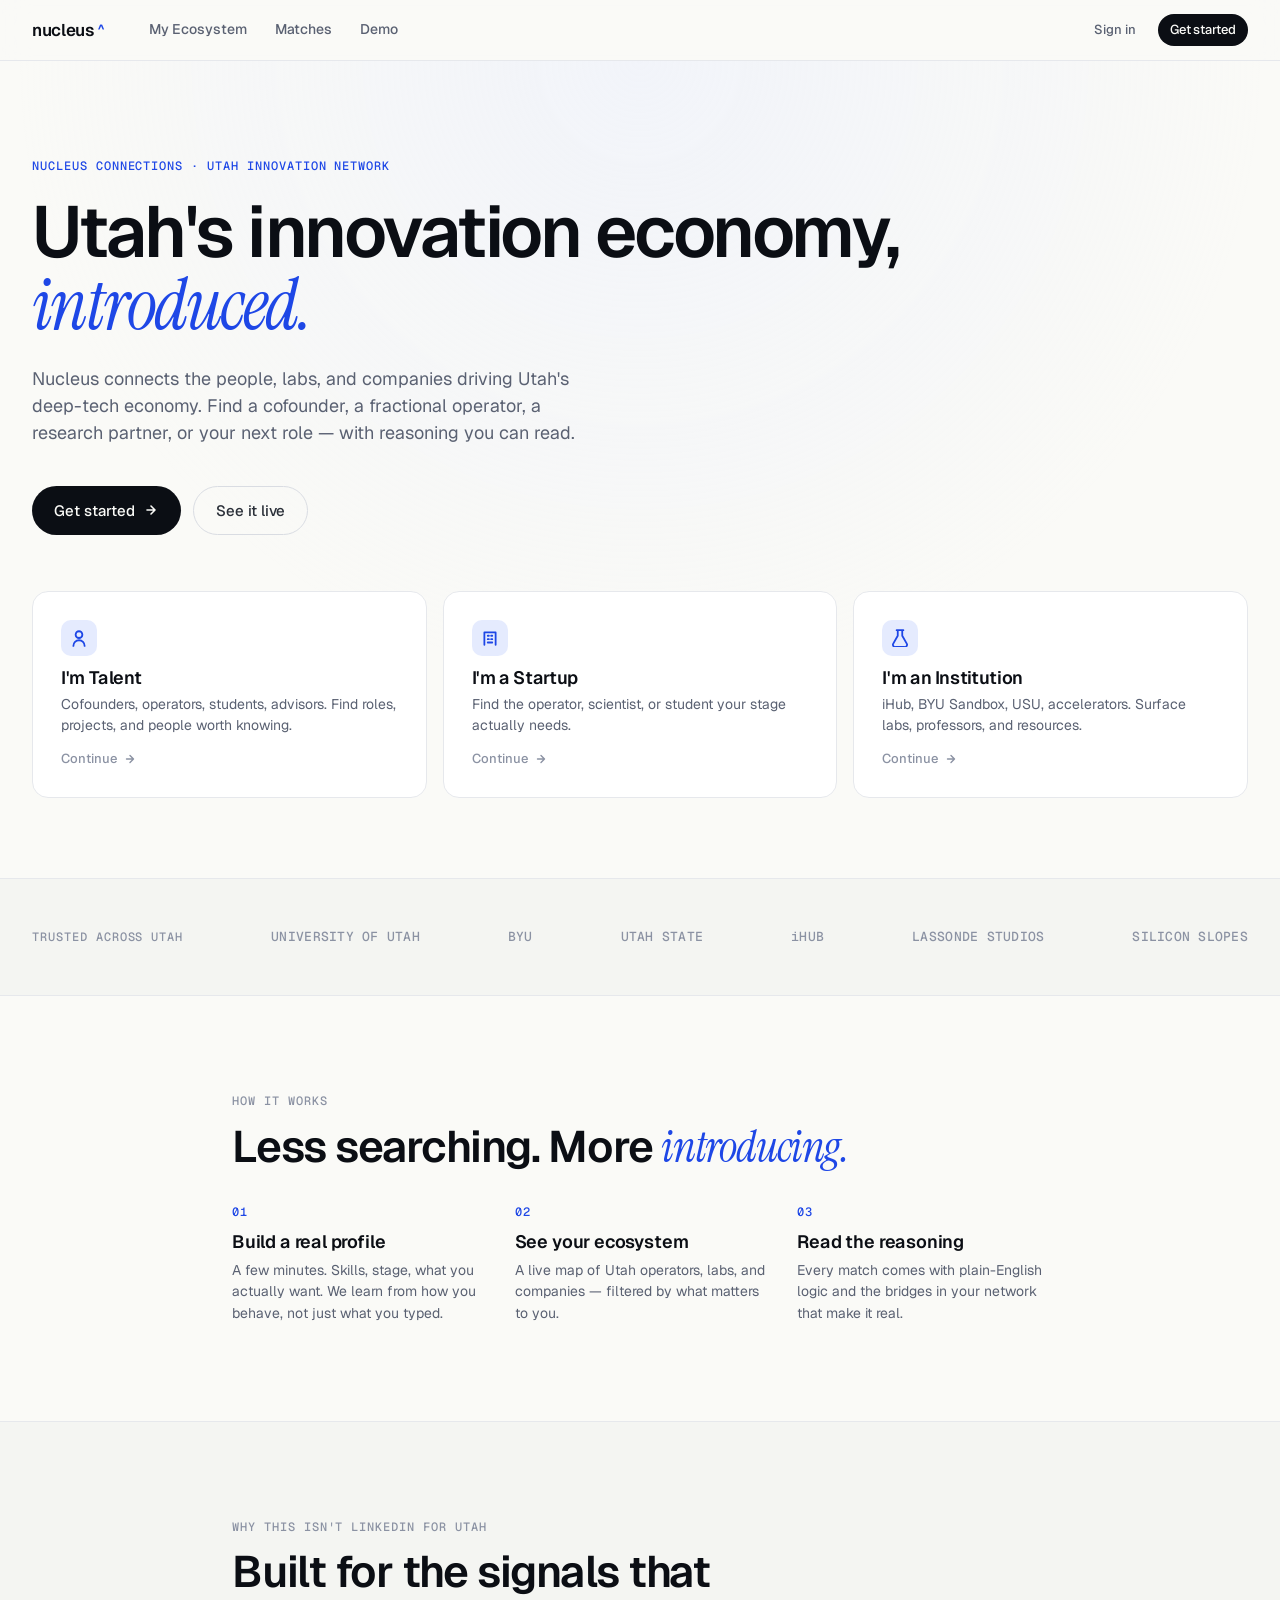
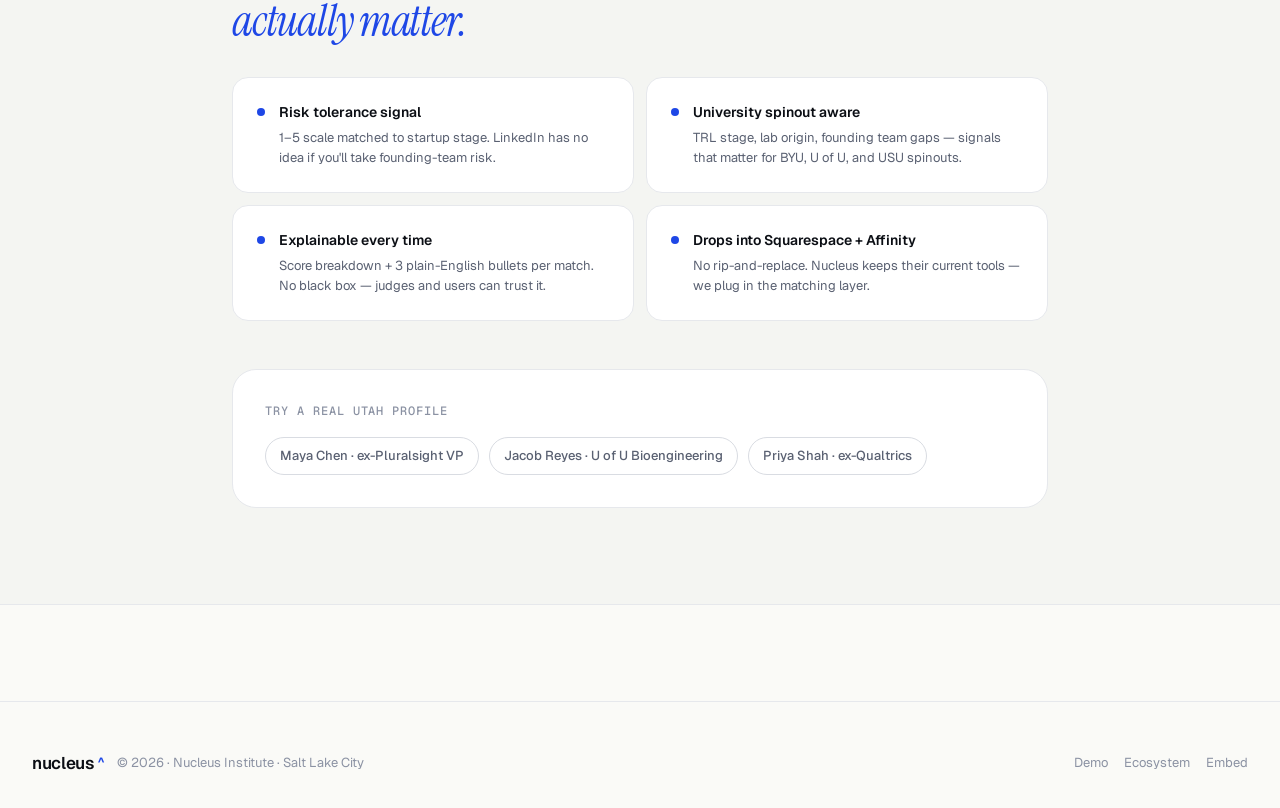
==== commit 51db1b26: "feat: signin, institution flow, BYU showcase, AI Match tab - signin.html: Google + email mock sign-i" ====
--- a/index.html
+++ b/index.html
@@ -13,13 +13,13 @@
       <div class="nav-left">
         <a href="index.html" class="brand">nucleus<span class="brand-mark">^</span></a>
         <div class="nav-links">
-          <a href="ecosystem.html" class="nav-link">Ecosystem</a>
+          <a href="ecosystem.html" class="nav-link">My Ecosystem</a>
           <a href="match.html" class="nav-link">Matches</a>
           <a href="demo.html" class="nav-link">Demo</a>
         </div>
       </div>
       <div class="nav-right">
-        <a href="talent.html" class="btn btn-quiet btn-sm">Sign in</a>
+        <a href="signin.html" class="btn btn-quiet btn-sm">Sign in</a>
         <a href="talent.html" class="btn btn-primary btn-sm">Get started</a>
       </div>
     </div>
